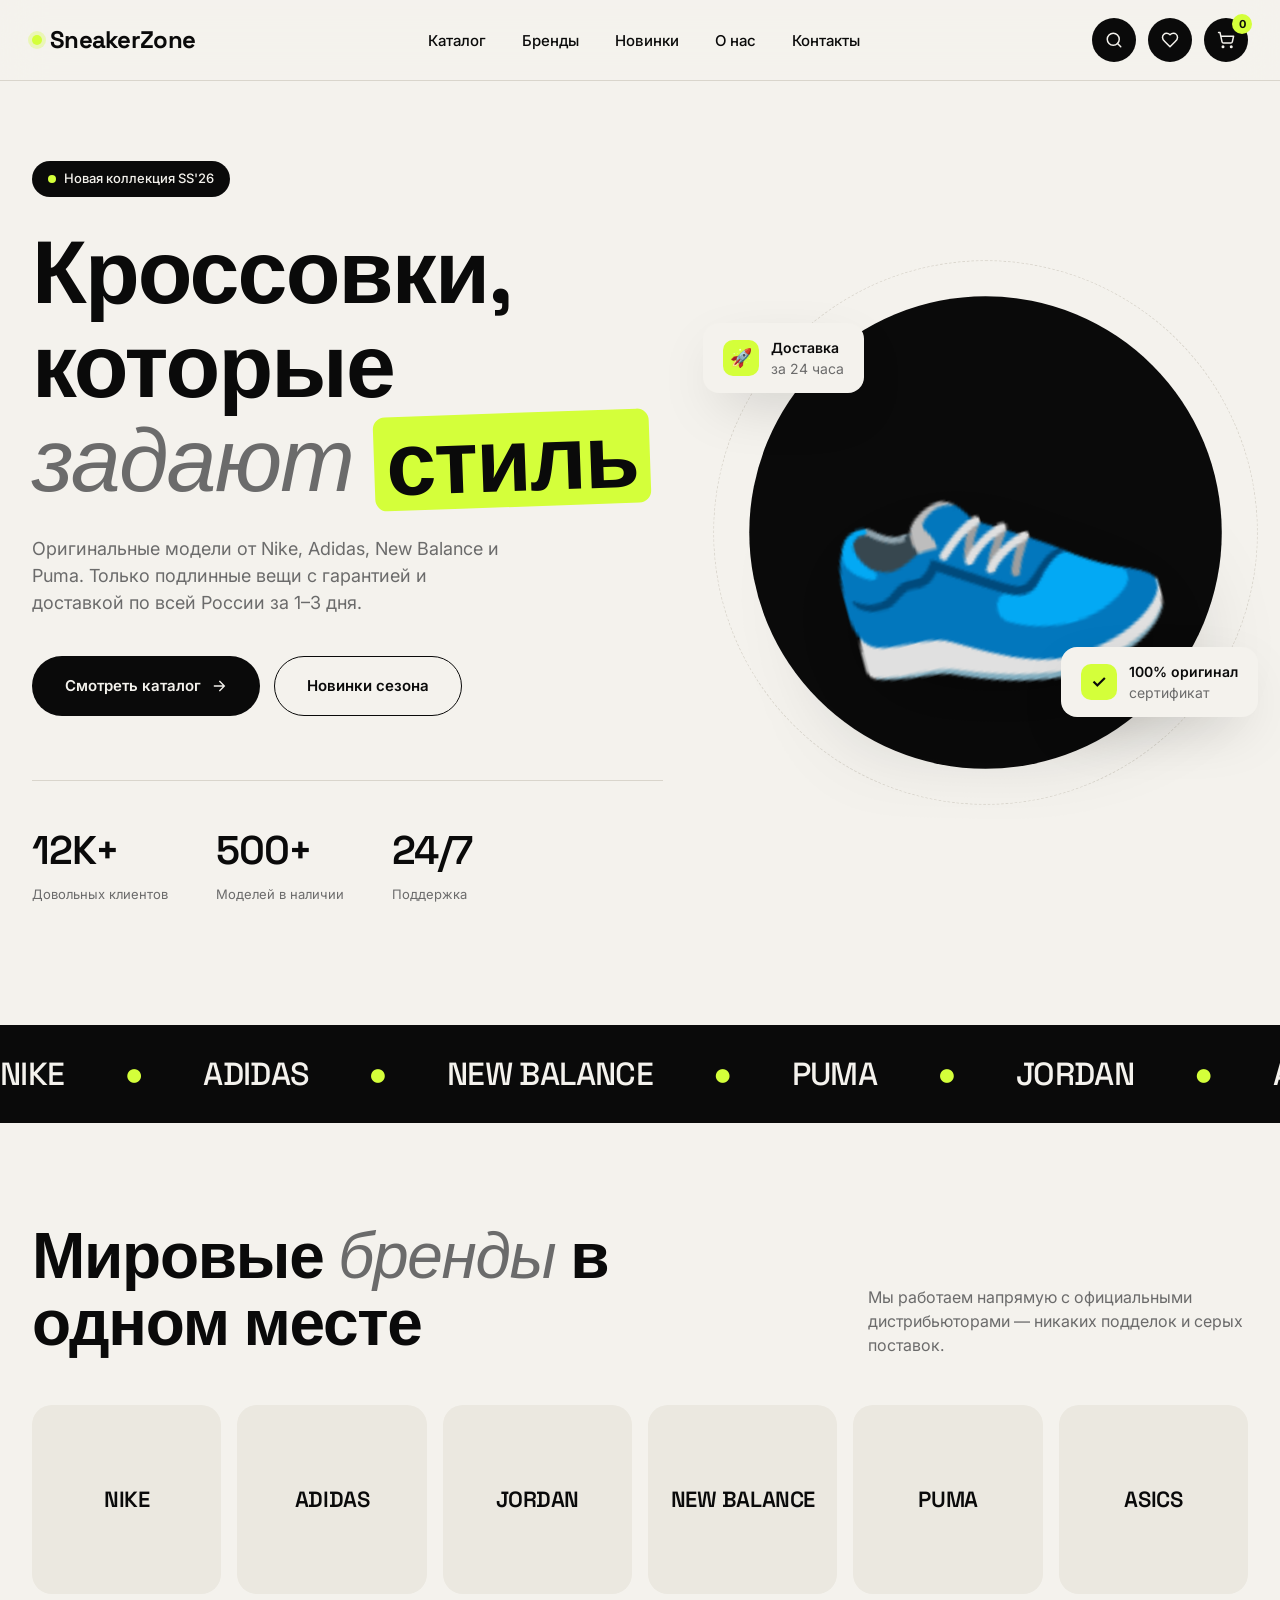
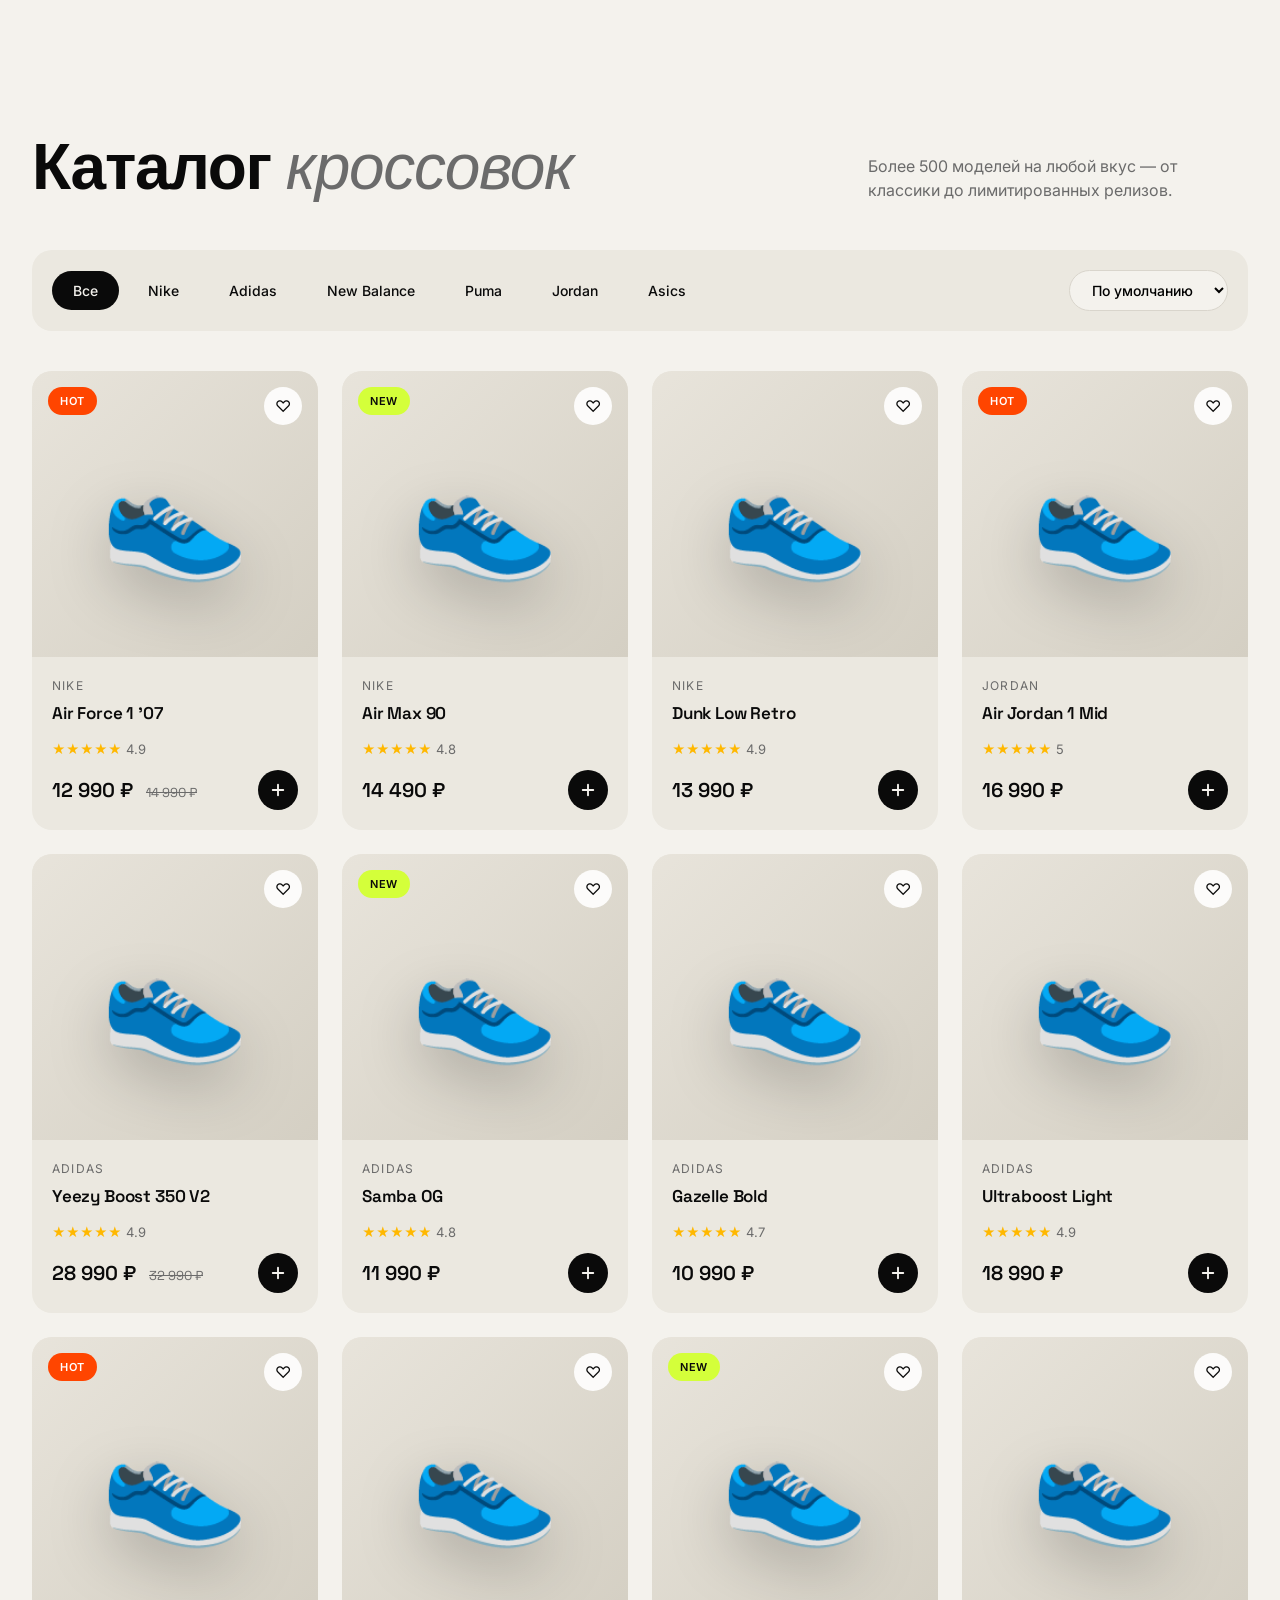
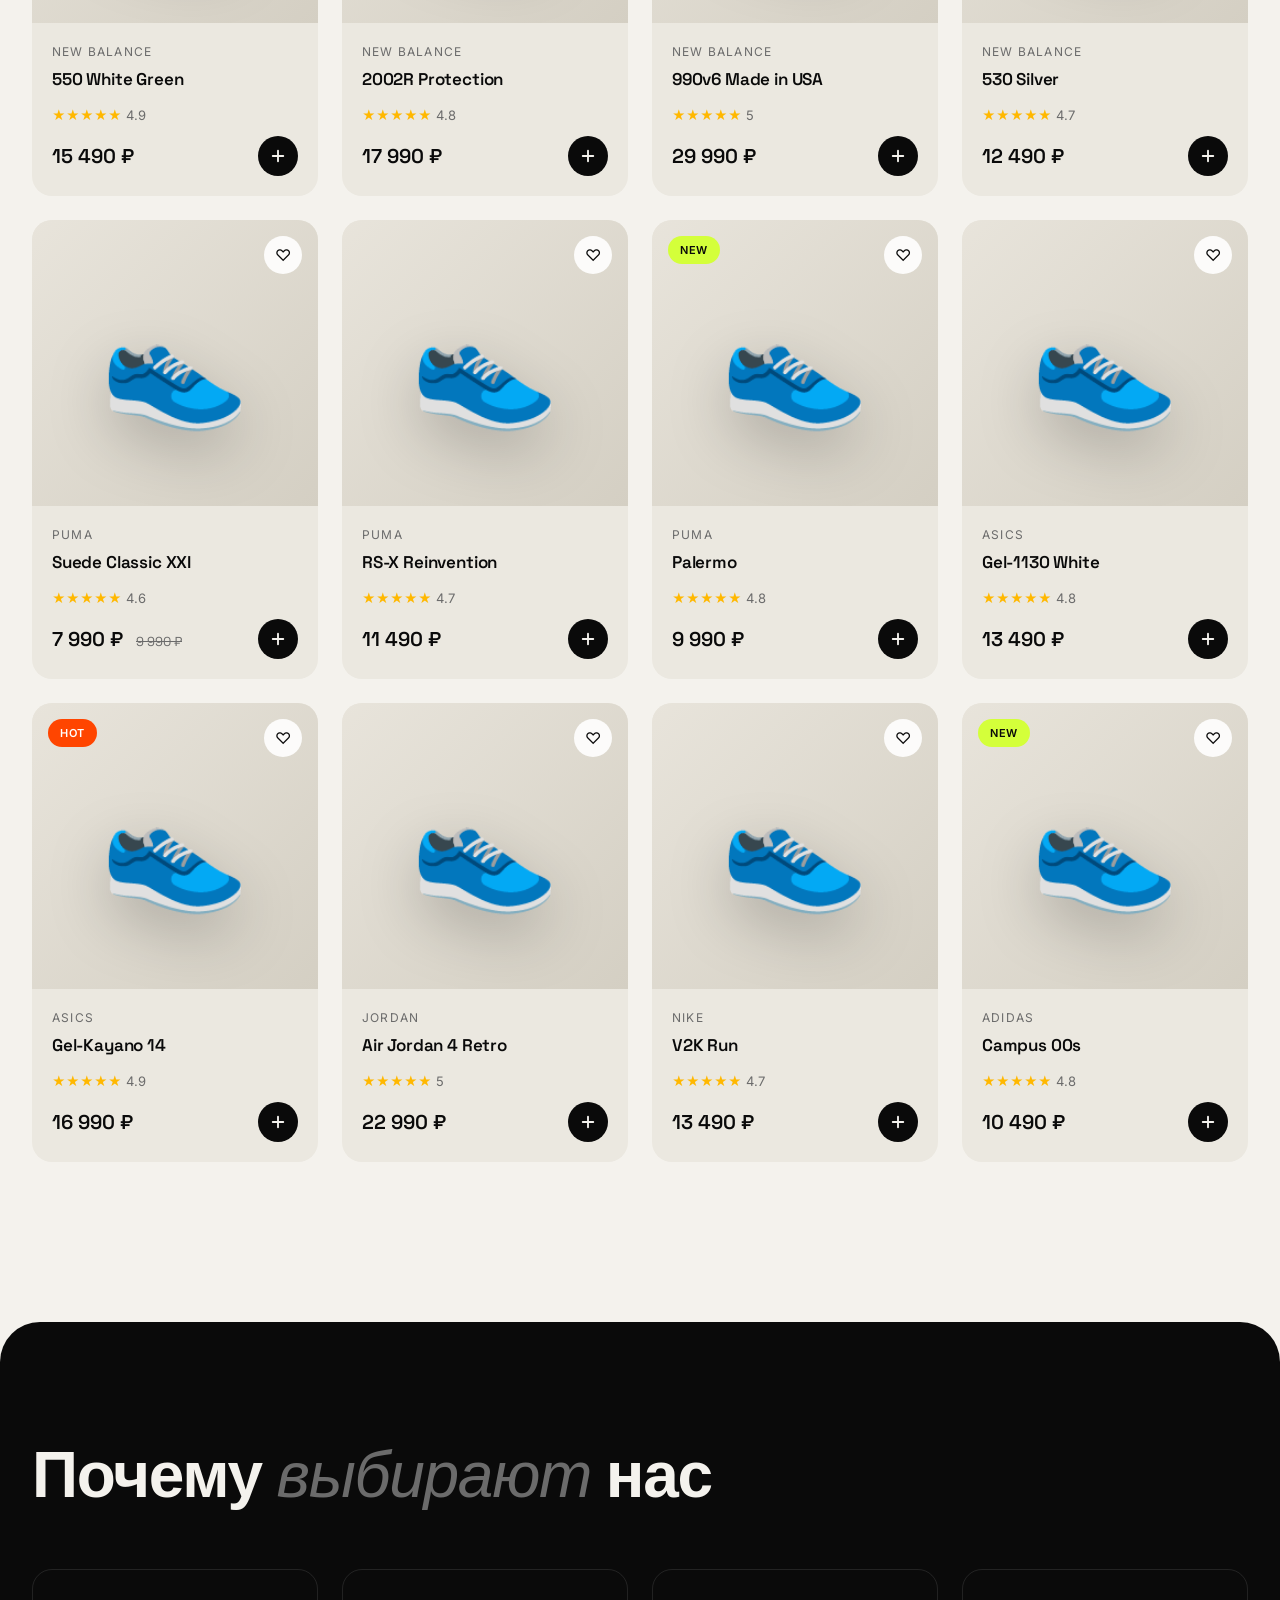
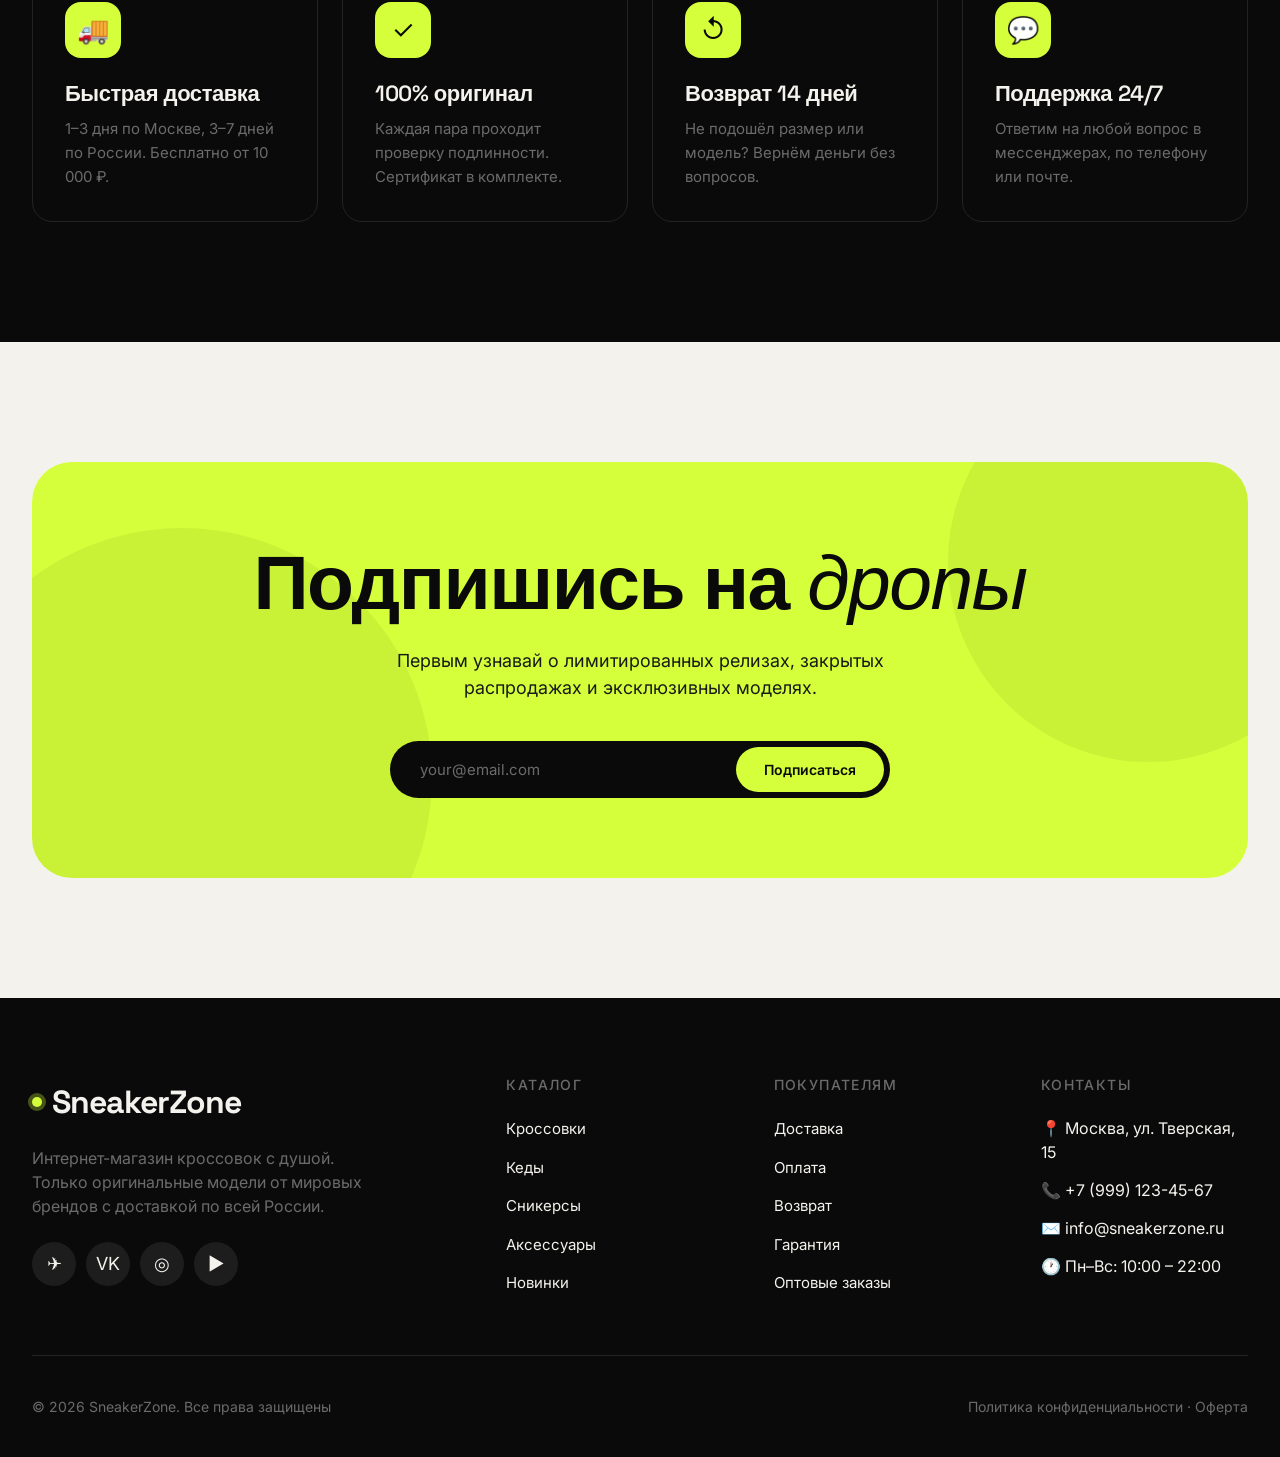
==== SneakerZone.html @ 3e4f32a4 "Add files via upload" ====
<!DOCTYPE html>
<html lang="ru">
<head>
<meta charset="UTF-8">
<meta name="viewport" content="width=device-width, initial-scale=1.0">
<title>SneakerZone — Премиальные кроссовки от мировых брендов</title>
<link rel="preconnect" href="https://fonts.googleapis.com">
<link rel="preconnect" href="https://fonts.gstatic.com" crossorigin>
<link href="https://fonts.googleapis.com/css2?family=Space+Grotesk:wght@400;500;600;700&family=Inter:wght@300;400;500;600;700&display=swap" rel="stylesheet">
<style>
  :root{
    --bg:#F4F2ED;
    --bg-alt:#EBE8E0;
    --ink:#0A0A0A;
    --ink-soft:#1A1A1A;
    --muted:#6B6B6B;
    --line:#D9D5CC;
    --accent:#D4FF3A;
    --accent-ink:#0A0A0A;
    --white:#FFFFFF;
    --radius:20px;
    --radius-sm:12px;
    --shadow:0 20px 60px -20px rgba(0,0,0,.25);
  }
  *{margin:0;padding:0;box-sizing:border-box}
  html{scroll-behavior:smooth}
  body{
    font-family:'Inter',sans-serif;
    background:var(--bg);
    color:var(--ink);
    line-height:1.5;
    overflow-x:hidden;
    -webkit-font-smoothing:antialiased;
  }
  h1,h2,h3,h4{font-family:'Space Grotesk',sans-serif;font-weight:600;letter-spacing:-.02em;line-height:1.05}
  a{color:inherit;text-decoration:none}
  img{max-width:100%;display:block}
  button{font-family:inherit;cursor:pointer;border:none;background:none;color:inherit}
  .container{max-width:1400px;margin:0 auto;padding:0 32px}

  /* ===== HEADER ===== */
  .header{
    position:sticky;top:0;z-index:100;
    background:rgba(244,242,237,.85);
    backdrop-filter:blur(20px);
    -webkit-backdrop-filter:blur(20px);
    border-bottom:1px solid var(--line);
  }
  .nav{
    display:flex;align-items:center;justify-content:space-between;
    padding:18px 0;
  }
  .logo{
    font-family:'Space Grotesk',sans-serif;
    font-size:24px;font-weight:700;letter-spacing:-.03em;
    display:flex;align-items:center;gap:8px;
  }
  .logo-dot{
    width:10px;height:10px;border-radius:50%;
    background:var(--accent);
    box-shadow:0 0 0 4px rgba(212,255,58,.3);
  }
  .nav-links{
    display:flex;gap:36px;list-style:none;
  }
  .nav-links a{
    font-size:15px;font-weight:500;
    position:relative;transition:color .2s;
  }
  .nav-links a::after{
    content:'';position:absolute;left:0;bottom:-4px;
    width:0;height:2px;background:var(--ink);
    transition:width .3s;
  }
  .nav-links a:hover::after{width:100%}
  .nav-actions{display:flex;align-items:center;gap:12px}
  .icon-btn{
    width:44px;height:44px;border-radius:50%;
    background:var(--ink);color:var(--bg);
    display:flex;align-items:center;justify-content:center;
    transition:transform .2s, background .2s;
    position:relative;
  }
  .icon-btn:hover{transform:scale(1.05);background:var(--accent);color:var(--ink)}
  .cart-count{
    position:absolute;top:-4px;right:-4px;
    background:var(--accent);color:var(--ink);
    font-size:11px;font-weight:700;
    min-width:20px;height:20px;border-radius:10px;
    display:flex;align-items:center;justify-content:center;
    padding:0 5px;
  }

  /* ===== HERO ===== */
  .hero{
    padding:80px 0 120px;
    position:relative;overflow:hidden;
  }
  .hero-grid{
    display:grid;grid-template-columns:1.2fr 1fr;gap:60px;align-items:center;
  }
  .hero-tag{
    display:inline-flex;align-items:center;gap:8px;
    padding:8px 16px;border-radius:100px;
    background:var(--ink);color:var(--bg);
    font-size:13px;font-weight:500;
    margin-bottom:28px;
  }
  .hero-tag .pulse{
    width:8px;height:8px;border-radius:50%;background:var(--accent);
    animation:pulse 2s infinite;
  }
  @keyframes pulse{
    0%,100%{box-shadow:0 0 0 0 rgba(212,255,58,.7)}
    50%{box-shadow:0 0 0 8px rgba(212,255,58,0)}
  }
  .hero h1{
    font-size:clamp(48px,7vw,104px);
    margin-bottom:28px;
  }
  .hero h1 .italic{
    font-style:italic;font-weight:400;
    color:var(--muted);
  }
  .hero h1 .accent{
    background:var(--accent);
    padding:0 12px;border-radius:12px;
    display:inline-block;transform:rotate(-2deg);
  }
  .hero-text{
    font-size:18px;color:var(--muted);
    max-width:480px;margin-bottom:40px;
  }
  .hero-cta{display:flex;gap:14px;flex-wrap:wrap}
  .btn{
    padding:18px 32px;border-radius:100px;
    font-size:15px;font-weight:600;
    display:inline-flex;align-items:center;gap:10px;
    transition:all .25s;
    border:1.5px solid transparent;
  }
  .btn-primary{background:var(--ink);color:var(--bg)}
  .btn-primary:hover{background:var(--accent);color:var(--ink);transform:translateY(-2px)}
  .btn-ghost{background:transparent;color:var(--ink);border-color:var(--ink)}
  .btn-ghost:hover{background:var(--ink);color:var(--bg)}
  .btn svg{width:16px;height:16px}

  .hero-visual{
    position:relative;aspect-ratio:1;
  }
  .hero-circle{
    position:absolute;inset:0;
    background:var(--ink);
    border-radius:50%;
    transform:scale(.9);
  }
  .hero-circle::before{
    content:'';position:absolute;inset:-40px;
    border:1px dashed var(--line);border-radius:50%;
    animation:spin 40s linear infinite;
  }
  @keyframes spin{to{transform:rotate(360deg)}}
  .hero-shoe{
    position:absolute;inset:0;
    display:flex;align-items:center;justify-content:center;
    font-size:280px;
    transform:rotate(-15deg);
    filter:drop-shadow(0 30px 50px rgba(0,0,0,.4));
    animation:float 6s ease-in-out infinite;
  }
  @keyframes float{
    0%,100%{transform:rotate(-15deg) translateY(0)}
    50%{transform:rotate(-15deg) translateY(-20px)}
  }
  .hero-badge{
    position:absolute;background:var(--bg);
    padding:14px 20px;border-radius:16px;
    box-shadow:var(--shadow);
    display:flex;align-items:center;gap:12px;
    font-size:14px;font-weight:600;
  }
  .hero-badge-1{top:10%;left:-20px;animation:float 5s ease-in-out infinite}
  .hero-badge-2{bottom:15%;right:-10px;animation:float 5s ease-in-out infinite .5s}
  .hero-badge .ico{
    width:36px;height:36px;border-radius:10px;
    background:var(--accent);
    display:flex;align-items:center;justify-content:center;
    font-size:18px;
  }

  .hero-stats{
    display:flex;gap:48px;margin-top:64px;
    padding-top:40px;border-top:1px solid var(--line);
  }
  .stat-num{
    font-family:'Space Grotesk',sans-serif;
    font-size:40px;font-weight:600;letter-spacing:-.03em;
  }
  .stat-label{font-size:13px;color:var(--muted);margin-top:4px}

  /* ===== MARQUEE ===== */
  .marquee{
    background:var(--ink);color:var(--bg);
    padding:24px 0;overflow:hidden;
    border-top:1px solid var(--ink);border-bottom:1px solid var(--ink);
  }
  .marquee-track{
    display:flex;gap:60px;white-space:nowrap;
    animation:scroll 30s linear infinite;
    font-family:'Space Grotesk',sans-serif;
    font-size:32px;font-weight:500;letter-spacing:-.02em;
  }
  .marquee-track span{display:inline-flex;align-items:center;gap:60px}
  .marquee-track .dot{color:var(--accent)}
  @keyframes scroll{to{transform:translateX(-50%)}}

  /* ===== BRANDS ===== */
  .brands{padding:100px 0 60px}
  .section-head{
    display:flex;justify-content:space-between;align-items:flex-end;
    margin-bottom:48px;gap:40px;flex-wrap:wrap;
  }
  .section-title{
    font-size:clamp(36px,5vw,64px);
    max-width:700px;
  }
  .section-title .italic{font-style:italic;font-weight:400;color:var(--muted)}
  .section-sub{color:var(--muted);max-width:380px}

  .brands-grid{
    display:grid;grid-template-columns:repeat(6,1fr);gap:16px;
  }
  .brand-card{
    aspect-ratio:1;
    background:var(--bg-alt);
    border-radius:var(--radius);
    display:flex;align-items:center;justify-content:center;
    font-family:'Space Grotesk',sans-serif;
    font-size:22px;font-weight:600;letter-spacing:-.02em;
    transition:all .3s;
    cursor:pointer;
    border:1px solid transparent;
  }
  .brand-card:hover{
    background:var(--ink);color:var(--accent);
    transform:translateY(-4px);
  }

  /* ===== CATALOG ===== */
  .catalog{padding:80px 0 120px}
  .filters{
    display:flex;justify-content:space-between;align-items:center;
    margin-bottom:40px;gap:20px;flex-wrap:wrap;
    padding:20px;background:var(--bg-alt);
    border-radius:var(--radius);
  }
  .filter-tabs{display:flex;gap:8px;flex-wrap:wrap}
  .filter-tab{
    padding:10px 20px;border-radius:100px;
    font-size:14px;font-weight:500;
    background:transparent;color:var(--ink);
    transition:all .2s;
    border:1px solid transparent;
  }
  .filter-tab:hover{background:var(--bg)}
  .filter-tab.active{background:var(--ink);color:var(--bg)}
  .sort-select{
    padding:10px 18px;border-radius:100px;
    background:var(--bg);border:1px solid var(--line);
    font-size:14px;font-weight:500;font-family:inherit;
    cursor:pointer;
  }

  .products{
    display:grid;
    grid-template-columns:repeat(4,1fr);
    gap:24px;
  }
  .product{
    background:var(--bg-alt);
    border-radius:var(--radius);
    overflow:hidden;
    transition:all .35s cubic-bezier(.2,.8,.2,1);
    position:relative;
    cursor:pointer;
  }
  .product:hover{transform:translateY(-8px);box-shadow:var(--shadow)}
  .product-img{
    aspect-ratio:1;
    background:linear-gradient(135deg,#E8E4DB,#D4CFC3);
    display:flex;align-items:center;justify-content:center;
    font-size:120px;
    position:relative;overflow:hidden;
    transition:background .3s;
  }
  .product:hover .product-img{background:linear-gradient(135deg,#D4FF3A,#B8E62E)}
  .product-img .shoe{
    transition:transform .5s cubic-bezier(.2,.8,.2,1);
    filter:drop-shadow(0 20px 30px rgba(0,0,0,.2));
  }
  .product:hover .product-img .shoe{transform:rotate(-15deg) scale(1.1)}
  .product-tag{
    position:absolute;top:16px;left:16px;
    padding:6px 12px;border-radius:100px;
    background:var(--ink);color:var(--bg);
    font-size:11px;font-weight:600;letter-spacing:.05em;text-transform:uppercase;
  }
  .product-tag.new{background:var(--accent);color:var(--ink)}
  .product-tag.hot{background:#FF4500;color:#fff}
  .product-fav{
    position:absolute;top:16px;right:16px;
    width:38px;height:38px;border-radius:50%;
    background:rgba(255,255,255,.9);
    display:flex;align-items:center;justify-content:center;
    transition:all .2s;
    font-size:16px;
  }
  .product-fav:hover{background:var(--ink);color:var(--accent)}
  .product-info{padding:20px}
  .product-brand{
    font-size:12px;color:var(--muted);
    text-transform:uppercase;letter-spacing:.1em;
    margin-bottom:6px;
  }
  .product-name{
    font-family:'Space Grotesk',sans-serif;
    font-size:17px;font-weight:600;
    margin-bottom:14px;
    letter-spacing:-.01em;
  }
  .product-bottom{
    display:flex;justify-content:space-between;align-items:center;
  }
  .product-price{
    font-family:'Space Grotesk',sans-serif;
    font-size:20px;font-weight:600;
  }
  .product-price .old{
    font-size:13px;color:var(--muted);
    text-decoration:line-through;margin-left:8px;font-weight:400;
  }
  .add-btn{
    width:40px;height:40px;border-radius:50%;
    background:var(--ink);color:var(--bg);
    display:flex;align-items:center;justify-content:center;
    transition:all .2s;
  }
  .add-btn:hover{background:var(--accent);color:var(--ink);transform:rotate(90deg)}
  .rating{
    display:flex;align-items:center;gap:4px;
    font-size:13px;color:var(--muted);
    margin-bottom:10px;
  }
  .rating .stars{color:#FFB800}

  /* ===== FEATURES ===== */
  .features{
    padding:120px 0;
    background:var(--ink);color:var(--bg);
    border-radius:40px 40px 0 0;
    margin-top:40px;
  }
  .features .section-title{color:var(--bg)}
  .features .section-title .italic{color:var(--muted)}
  .features-grid{
    display:grid;grid-template-columns:repeat(4,1fr);
    gap:24px;margin-top:60px;
  }
  .feature{
    padding:32px;
    border:1px solid rgba(255,255,255,.1);
    border-radius:var(--radius);
    transition:all .3s;
  }
  .feature:hover{
    background:rgba(255,255,255,.04);
    border-color:var(--accent);
    transform:translateY(-4px);
  }
  .feature-ico{
    width:56px;height:56px;border-radius:16px;
    background:var(--accent);color:var(--ink);
    display:flex;align-items:center;justify-content:center;
    font-size:26px;margin-bottom:24px;
  }
  .feature h3{font-size:22px;margin-bottom:12px}
  .feature p{color:var(--muted);font-size:15px;line-height:1.6}

  /* ===== CTA ===== */
  .cta{
    padding:120px 0;
    text-align:center;
  }
  .cta-box{
    background:var(--accent);
    border-radius:40px;
    padding:80px 40px;
    position:relative;overflow:hidden;
  }
  .cta-box::before{
    content:'';position:absolute;
    top:-100px;right:-100px;
    width:400px;height:400px;
    background:rgba(0,0,0,.05);border-radius:50%;
  }
  .cta-box::after{
    content:'';position:absolute;
    bottom:-150px;left:-100px;
    width:500px;height:500px;
    background:rgba(0,0,0,.05);border-radius:50%;
  }
  .cta-box > *{position:relative;z-index:1}
  .cta h2{
    font-size:clamp(40px,6vw,80px);
    margin-bottom:24px;
  }
  .cta p{
    font-size:18px;color:var(--ink-soft);
    max-width:500px;margin:0 auto 40px;
  }
  .subscribe{
    display:flex;max-width:500px;margin:0 auto;
    background:var(--ink);border-radius:100px;
    padding:6px;gap:6px;
  }
  .subscribe input{
    flex:1;padding:0 24px;
    background:transparent;border:none;outline:none;
    color:var(--bg);font-family:inherit;font-size:15px;
  }
  .subscribe input::placeholder{color:var(--muted)}
  .subscribe button{
    padding:14px 28px;border-radius:100px;
    background:var(--accent);color:var(--ink);
    font-weight:600;font-size:14px;
    transition:transform .2s;
  }
  .subscribe button:hover{transform:scale(1.05)}

  /* ===== FOOTER ===== */
  .footer{
    background:var(--ink);color:var(--bg);
    padding:80px 0 40px;
  }
  .footer-grid{
    display:grid;grid-template-columns:2fr 1fr 1fr 1fr;
    gap:60px;margin-bottom:60px;
  }
  .footer-logo{
    font-family:'Space Grotesk',sans-serif;
    font-size:32px;font-weight:700;
    margin-bottom:20px;letter-spacing:-.03em;
    display:flex;align-items:center;gap:10px;
  }
  .footer-desc{color:var(--muted);max-width:340px;margin-bottom:24px}
  .socials{display:flex;gap:10px}
  .social{
    width:44px;height:44px;border-radius:50%;
    background:rgba(255,255,255,.08);
    display:flex;align-items:center;justify-content:center;
    transition:all .2s;font-size:18px;
  }
  .social:hover{background:var(--accent);color:var(--ink)}
  .footer h4{
    font-size:14px;text-transform:uppercase;letter-spacing:.1em;
    margin-bottom:24px;color:var(--muted);font-weight:500;
    font-family:'Inter',sans-serif;
  }
  .footer ul{list-style:none;display:flex;flex-direction:column;gap:14px}
  .footer ul a{
    font-size:15px;color:var(--bg);
    transition:color .2s;
  }
  .footer ul a:hover{color:var(--accent)}
  .footer-bottom{
    padding-top:40px;border-top:1px solid rgba(255,255,255,.1);
    display:flex;justify-content:space-between;flex-wrap:wrap;gap:20px;
    color:var(--muted);font-size:14px;
  }

  /* ===== CART DRAWER ===== */
  .cart-overlay{
    position:fixed;inset:0;background:rgba(0,0,0,.5);
    backdrop-filter:blur(4px);
    opacity:0;pointer-events:none;
    transition:opacity .3s;z-index:200;
  }
  .cart-overlay.open{opacity:1;pointer-events:auto}
  .cart-drawer{
    position:fixed;top:0;right:0;bottom:0;
    width:min(440px,100%);
    background:var(--bg);
    transform:translateX(100%);
    transition:transform .4s cubic-bezier(.2,.8,.2,1);
    z-index:201;
    display:flex;flex-direction:column;
  }
  .cart-drawer.open{transform:translateX(0)}
  .cart-head{
    padding:28px;display:flex;justify-content:space-between;align-items:center;
    border-bottom:1px solid var(--line);
  }
  .cart-head h3{font-size:24px}
  .cart-close{
    width:40px;height:40px;border-radius:50%;
    background:var(--bg-alt);
    display:flex;align-items:center;justify-content:center;
    font-size:20px;transition:transform .2s;
  }
  .cart-close:hover{transform:rotate(90deg)}
  .cart-items{flex:1;overflow-y:auto;padding:20px 28px}
  .cart-empty{
    text-align:center;padding:60px 20px;color:var(--muted);
  }
  .cart-empty .ico{font-size:60px;margin-bottom:20px;opacity:.3}
  .cart-item{
    display:flex;gap:16px;padding:16px 0;
    border-bottom:1px solid var(--line);
  }
  .cart-item-img{
    width:80px;height:80px;border-radius:12px;
    background:var(--bg-alt);
    display:flex;align-items:center;justify-content:center;
    font-size:40px;flex-shrink:0;
  }
  .cart-item-info{flex:1}
  .cart-item-brand{font-size:11px;color:var(--muted);text-transform:uppercase;letter-spacing:.1em}
  .cart-item-name{font-weight:600;font-size:15px;margin:4px 0 8px}
  .cart-item-price{font-family:'Space Grotesk',sans-serif;font-weight:600}
  .cart-item-remove{
    color:var(--muted);font-size:13px;margin-top:8px;
    transition:color .2s;
  }
  .cart-item-remove:hover{color:#FF4500}
  .cart-foot{
    padding:28px;border-top:1px solid var(--line);
    background:var(--bg-alt);
  }
  .cart-total{
    display:flex;justify-content:space-between;
    margin-bottom:20px;
    font-family:'Space Grotesk',sans-serif;
    font-size:22px;font-weight:600;
  }
  .cart-checkout{
    width:100%;padding:18px;border-radius:100px;
    background:var(--ink);color:var(--bg);
    font-weight:600;font-size:15px;
    transition:background .2s;
  }
  .cart-checkout:hover{background:var(--accent);color:var(--ink)}
  .cart-clear{
    width:100%;padding:12px;margin-top:10px;
    color:var(--muted);font-size:13px;
    transition:color .2s;
  }
  .cart-clear:hover{color:var(--ink)}

  /* ===== TOAST ===== */
  .toast{
    position:fixed;bottom:30px;left:50%;
    transform:translateX(-50%) translateY(100px);
    background:var(--ink);color:var(--bg);
    padding:14px 24px;border-radius:100px;
    font-size:14px;font-weight:500;
    box-shadow:var(--shadow);
    opacity:0;transition:all .3s;
    z-index:300;
    display:flex;align-items:center;gap:10px;
  }
  .toast.show{opacity:1;transform:translateX(-50%) translateY(0)}
  .toast .ico{color:var(--accent)}

  /* ===== ANIMATIONS ===== */
  .reveal{opacity:0;transform:translateY(30px);transition:all .8s cubic-bezier(.2,.8,.2,1)}
  .reveal.visible{opacity:1;transform:translateY(0)}

  /* ===== RESPONSIVE ===== */
  @media (max-width:1100px){
    .products{grid-template-columns:repeat(3,1fr)}
    .features-grid{grid-template-columns:repeat(2,1fr)}
    .brands-grid{grid-template-columns:repeat(3,1fr)}
    .footer-grid{grid-template-columns:1fr 1fr;gap:40px}
  }
  @media (max-width:768px){
    .container{padding:0 20px}
    .nav-links{display:none}
    .hero{padding:40px 0 80px}
    .hero-grid{grid-template-columns:1fr;gap:40px}
    .hero-visual{max-width:400px;margin:0 auto}
    .hero-stats{gap:24px;flex-wrap:wrap}
    .products{grid-template-columns:repeat(2,1fr);gap:14px}
    .product-img{font-size:80px}
    .product-info{padding:14px}
    .product-name{font-size:15px}
    .product-price{font-size:17px}
    .features-grid{grid-template-columns:1fr}
    .footer-grid{grid-template-columns:1fr}
    .marquee-track{font-size:22px;gap:40px}
    .marquee-track span{gap:40px}
    .cta-box{padding:60px 24px;border-radius:24px}
    .subscribe{flex-direction:column;border-radius:24px;padding:10px}
    .subscribe input{padding:14px}
  }
</style>
</head>
<body>

<!-- HEADER -->
<header class="header">
  <div class="container">
    <nav class="nav">
      <a href="#" class="logo"><span class="logo-dot"></span>SneakerZone</a>
      <ul class="nav-links">
        <li><a href="#catalog">Каталог</a></li>
        <li><a href="#brands">Бренды</a></li>
        <li><a href="#new">Новинки</a></li>
        <li><a href="#features">О нас</a></li>
        <li><a href="#contacts">Контакты</a></li>
      </ul>
      <div class="nav-actions">
        <button class="icon-btn" aria-label="Поиск">
          <svg width="18" height="18" viewBox="0 0 24 24" fill="none" stroke="currentColor" stroke-width="2" stroke-linecap="round"><circle cx="11" cy="11" r="8"/><path d="m21 21-4.3-4.3"/></svg>
        </button>
        <button class="icon-btn" aria-label="Избранное">
          <svg width="18" height="18" viewBox="0 0 24 24" fill="none" stroke="currentColor" stroke-width="2" stroke-linecap="round" stroke-linejoin="round"><path d="M19 14c1.49-1.46 3-3.21 3-5.5A5.5 5.5 0 0 0 16.5 3c-1.76 0-3 .5-4.5 2-1.5-1.5-2.74-2-4.5-2A5.5 5.5 0 0 0 2 8.5c0 2.29 1.51 4.04 3 5.5l7 7Z"/></svg>
        </button>
        <button class="icon-btn" id="cartBtn" aria-label="Корзина">
          <svg width="18" height="18" viewBox="0 0 24 24" fill="none" stroke="currentColor" stroke-width="2" stroke-linecap="round" stroke-linejoin="round"><circle cx="8" cy="21" r="1"/><circle cx="19" cy="21" r="1"/><path d="M2.05 2.05h2l2.66 12.42a2 2 0 0 0 2 1.58h9.78a2 2 0 0 0 1.95-1.57l1.65-7.43H5.12"/></svg>
          <span class="cart-count" id="cartCount">0</span>
        </button>
      </div>
    </nav>
  </div>
</header>

<!-- HERO -->
<section class="hero">
  <div class="container">
    <div class="hero-grid">
      <div class="hero-content reveal">
        <div class="hero-tag"><span class="pulse"></span>Новая коллекция SS'26</div>
        <h1>Кроссовки, <br>которые <span class="italic">задают</span> <span class="accent">стиль</span></h1>
        <p class="hero-text">Оригинальные модели от Nike, Adidas, New Balance и Puma. Только подлинные вещи с гарантией и доставкой по всей России за 1–3 дня.</p>
        <div class="hero-cta">
          <a href="#catalog" class="btn btn-primary">Смотреть каталог
            <svg viewBox="0 0 24 24" fill="none" stroke="currentColor" stroke-width="2" stroke-linecap="round"><path d="M5 12h14M13 5l7 7-7 7"/></svg>
          </a>
          <a href="#new" class="btn btn-ghost">Новинки сезона</a>
        </div>
        <div class="hero-stats">
          <div><div class="stat-num">12K+</div><div class="stat-label">Довольных клиентов</div></div>
          <div><div class="stat-num">500+</div><div class="stat-label">Моделей в наличии</div></div>
          <div><div class="stat-num">24/7</div><div class="stat-label">Поддержка</div></div>
        </div>
      </div>
      <div class="hero-visual reveal">
        <div class="hero-circle"></div>
        <div class="hero-shoe">👟</div>
        <div class="hero-badge hero-badge-1">
          <div class="ico">🚀</div>
          <div>Доставка<br><span style="color:var(--muted);font-weight:400">за 24 часа</span></div>
        </div>
        <div class="hero-badge hero-badge-2">
          <div class="ico">✓</div>
          <div>100% оригинал<br><span style="color:var(--muted);font-weight:400">сертификат</span></div>
        </div>
      </div>
    </div>
  </div>
</section>

<!-- MARQUEE -->
<div class="marquee">
  <div class="marquee-track">
    <span>NIKE <span class="dot">●</span> ADIDAS <span class="dot">●</span> NEW BALANCE <span class="dot">●</span> PUMA <span class="dot">●</span> JORDAN <span class="dot">●</span> ASICS <span class="dot">●</span> CONVERSE <span class="dot">●</span> VANS <span class="dot">●</span></span>
    <span>NIKE <span class="dot">●</span> ADIDAS <span class="dot">●</span> NEW BALANCE <span class="dot">●</span> PUMA <span class="dot">●</span> JORDAN <span class="dot">●</span> ASICS <span class="dot">●</span> CONVERSE <span class="dot">●</span> VANS <span class="dot">●</span></span>
  </div>
</div>

<!-- BRANDS -->
<section class="brands" id="brands">
  <div class="container">
    <div class="section-head reveal">
      <h2 class="section-title">Мировые <span class="italic">бренды</span> в одном месте</h2>
      <p class="section-sub">Мы работаем напрямую с официальными дистрибьюторами — никаких подделок и серых поставок.</p>
    </div>
    <div class="brands-grid">
      <div class="brand-card reveal">NIKE</div>
      <div class="brand-card reveal">ADIDAS</div>
      <div class="brand-card reveal">JORDAN</div>
      <div class="brand-card reveal">NEW BALANCE</div>
      <div class="brand-card reveal">PUMA</div>
      <div class="brand-card reveal">ASICS</div>
    </div>
  </div>
</section>

<!-- CATALOG -->
<section class="catalog" id="catalog">
  <div class="container">
    <div class="section-head reveal">
      <h2 class="section-title">Каталог <span class="italic">кроссовок</span></h2>
      <p class="section-sub">Более 500 моделей на любой вкус — от классики до лимитированных релизов.</p>
    </div>

    <div class="filters reveal">
      <div class="filter-tabs" id="filterTabs">
        <button class="filter-tab active" data-filter="all">Все</button>
        <button class="filter-tab" data-filter="Nike">Nike</button>
        <button class="filter-tab" data-filter="Adidas">Adidas</button>
        <button class="filter-tab" data-filter="New Balance">New Balance</button>
        <button class="filter-tab" data-filter="Puma">Puma</button>
        <button class="filter-tab" data-filter="Jordan">Jordan</button>
        <button class="filter-tab" data-filter="Asics">Asics</button>
      </div>
      <select class="sort-select" id="sortSelect">
        <option value="default">По умолчанию</option>
        <option value="price-asc">По цене ↑</option>
        <option value="price-desc">По цене ↓</option>
        <option value="rating">По рейтингу</option>
      </select>
    </div>

    <div class="products" id="productsGrid"></div>
  </div>
</section>

<!-- FEATURES -->
<section class="features" id="features">
  <div class="container">
    <div class="section-head reveal">
      <h2 class="section-title">Почему <span class="italic">выбирают</span> нас</h2>
    </div>
    <div class="features-grid">
      <div class="feature reveal">
        <div class="feature-ico">🚚</div>
        <h3>Быстрая доставка</h3>
        <p>1–3 дня по Москве, 3–7 дней по России. Бесплатно от 10 000 ₽.</p>
      </div>
      <div class="feature reveal">
        <div class="feature-ico">✓</div>
        <h3>100% оригинал</h3>
        <p>Каждая пара проходит проверку подлинности. Сертификат в комплекте.</p>
      </div>
      <div class="feature reveal">
        <div class="feature-ico">↺</div>
        <h3>Возврат 14 дней</h3>
        <p>Не подошёл размер или модель? Вернём деньги без вопросов.</p>
      </div>
      <div class="feature reveal">
        <div class="feature-ico">💬</div>
        <h3>Поддержка 24/7</h3>
        <p>Ответим на любой вопрос в мессенджерах, по телефону или почте.</p>
      </div>
    </div>
  </div>
</section>

<!-- CTA -->
<section class="cta">
  <div class="container">
    <div class="cta-box reveal">
      <h2>Подпишись на <em style="font-style:italic;font-weight:400">дропы</em></h2>
      <p>Первым узнавай о лимитированных релизах, закрытых распродажах и эксклюзивных моделях.</p>
      <form class="subscribe" onsubmit="event.preventDefault();showToast('Вы подписаны на рассылку ✓')">
        <input type="email" placeholder="your@email.com" required>
        <button type="submit">Подписаться</button>
      </form>
    </div>
  </div>
</section>

<!-- FOOTER -->
<footer class="footer" id="contacts">
  <div class="container">
    <div class="footer-grid">
      <div>
        <div class="footer-logo"><span class="logo-dot"></span>SneakerZone</div>
        <p class="footer-desc">Интернет-магазин кроссовок с душой. Только оригинальные модели от мировых брендов с доставкой по всей России.</p>
        <div class="socials">
          <a href="#" class="social" aria-label="Telegram">✈</a>
          <a href="#" class="social" aria-label="VK">VK</a>
          <a href="#" class="social" aria-label="Instagram">◎</a>
          <a href="#" class="social" aria-label="YouTube">▶</a>
        </div>
      </div>
      <div>
        <h4>Каталог</h4>
        <ul>
          <li><a href="#">Кроссовки</a></li>
          <li><a href="#">Кеды</a></li>
          <li><a href="#">Сникерсы</a></li>
          <li><a href="#">Аксессуары</a></li>
          <li><a href="#">Новинки</a></li>
        </ul>
      </div>
      <div>
        <h4>Покупателям</h4>
        <ul>
          <li><a href="#">Доставка</a></li>
          <li><a href="#">Оплата</a></li>
          <li><a href="#">Возврат</a></li>
          <li><a href="#">Гарантия</a></li>
          <li><a href="#">Оптовые заказы</a></li>
        </ul>
      </div>
      <div>
        <h4>Контакты</h4>
        <ul>
          <li>📍 Москва, ул. Тверская, 15</li>
          <li>📞 +7 (999) 123-45-67</li>
          <li>✉️ info@sneakerzone.ru</li>
          <li>🕐 Пн–Вс: 10:00 – 22:00</li>
        </ul>
      </div>
    </div>
    <div class="footer-bottom">
      <div>© 2026 SneakerZone. Все права защищены</div>
      <div><a href="#">Политика конфиденциальности</a> · <a href="#">Оферта</a></div>
    </div>
  </div>
</footer>

<!-- CART -->
<div class="cart-overlay" id="cartOverlay"></div>
<aside class="cart-drawer" id="cartDrawer">
  <div class="cart-head">
    <h3>Корзина</h3>
    <button class="cart-close" id="cartClose">✕</button>
  </div>
  <div class="cart-items" id="cartItems"></div>
  <div class="cart-foot" id="cartFoot" style="display:none">
    <div class="cart-total">
      <span>Итого</span>
      <span id="cartTotal">0 ₽</span>
    </div>
    <button class="cart-checkout" onclick="showToast('Заказ оформлен! Мы свяжемся с вами ✓')">Оформить заказ</button>
    <button class="cart-clear" id="cartClear">Очистить корзину</button>
  </div>
</aside>

<!-- TOAST -->
<div class="toast" id="toast"><span class="ico">✓</span><span id="toastText">Добавлено в корзину</span></div>

<script>
  // === PRODUCTS DATA ===
  const products = [
    {id:1,brand:'Nike',name:'Air Force 1 \'07',price:12990,oldPrice:14990,rating:4.9,emoji:'👟',tag:'hot'},
    {id:2,brand:'Nike',name:'Air Max 90',price:14490,rating:4.8,emoji:'👟',tag:'new'},
    {id:3,brand:'Nike',name:'Dunk Low Retro',price:13990,rating:4.9,emoji:'👟'},
    {id:4,brand:'Jordan',name:'Air Jordan 1 Mid',price:16990,rating:5.0,emoji:'👟',tag:'hot'},
    {id:5,brand:'Adidas',name:'Yeezy Boost 350 V2',price:28990,oldPrice:32990,rating:4.9,emoji:'👟'},
    {id:6,brand:'Adidas',name:'Samba OG',price:11990,rating:4.8,emoji:'👟',tag:'new'},
    {id:7,brand:'Adidas',name:'Gazelle Bold',price:10990,rating:4.7,emoji:'👟'},
    {id:8,brand:'Adidas',name:'Ultraboost Light',price:18990,rating:4.9,emoji:'👟'},
    {id:9,brand:'New Balance',name:'550 White Green',price:15490,rating:4.9,emoji:'👟',tag:'hot'},
    {id:10,brand:'New Balance',name:'2002R Protection',price:17990,rating:4.8,emoji:'👟'},
    {id:11,brand:'New Balance',name:'990v6 Made in USA',price:29990,rating:5.0,emoji:'👟',tag:'new'},
    {id:12,brand:'New Balance',name:'530 Silver',price:12490,rating:4.7,emoji:'👟'},
    {id:13,brand:'Puma',name:'Suede Classic XXI',price:7990,oldPrice:9990,rating:4.6,emoji:'👟'},
    {id:14,brand:'Puma',name:'RS-X Reinvention',price:11490,rating:4.7,emoji:'👟'},
    {id:15,brand:'Puma',name:'Palermo',price:9990,rating:4.8,emoji:'👟',tag:'new'},
    {id:16,brand:'Asics',name:'Gel-1130 White',price:13490,rating:4.8,emoji:'👟'},
    {id:17,brand:'Asics',name:'Gel-Kayano 14',price:16990,rating:4.9,emoji:'👟',tag:'hot'},
    {id:18,brand:'Jordan',name:'Air Jordan 4 Retro',price:22990,rating:5.0,emoji:'👟'},
    {id:19,brand:'Nike',name:'V2K Run',price:13490,rating:4.7,emoji:'👟'},
    {id:20,brand:'Adidas',name:'Campus 00s',price:10490,rating:4.8,emoji:'👟',tag:'new'},
  ];

  // === STATE ===
  let currentFilter = 'all';
  let currentSort = 'default';
  let cart = [];

  // === RENDER PRODUCTS ===
  const grid = document.getElementById('productsGrid');
  function renderProducts(){
    let list = currentFilter === 'all' ? [...products] : products.filter(p=>p.brand===currentFilter);
    if(currentSort==='price-asc') list.sort((a,b)=>a.price-b.price);
    else if(currentSort==='price-desc') list.sort((a,b)=>b.price-a.price);
    else if(currentSort==='rating') list.sort((a,b)=>b.rating-a.rating);

    grid.innerHTML = list.map(p=>`
      <article class="product reveal visible" data-id="${p.id}">
        <div class="product-img">
          ${p.tag?`<span class="product-tag ${p.tag}">${p.tag==='new'?'New':'Hot'}</span>`:''}
          <button class="product-fav" aria-label="В избранное">♡</button>
          <span class="shoe">${p.emoji}</span>
        </div>
        <div class="product-info">
          <div class="product-brand">${p.brand}</div>
          <div class="product-name">${p.name}</div>
          <div class="rating">
            <span class="stars">★★★★★</span>
            <span>${p.rating}</span>
          </div>
          <div class="product-bottom">
            <div class="product-price">
              ${p.price.toLocaleString('ru-RU')} ₽
              ${p.oldPrice?`<span class="old">${p.oldPrice.toLocaleString('ru-RU')} ₽</span>`:''}
            </div>
            <button class="add-btn" onclick="addToCart(${p.id})" aria-label="В корзину">
              <svg width="18" height="18" viewBox="0 0 24 24" fill="none" stroke="currentColor" stroke-width="2.5" stroke-linecap="round"><path d="M12 5v14M5 12h14"/></svg>
            </button>
          </div>
        </div>
      </article>
    `).join('');
  }

  // === FILTERS ===
  document.getElementById('filterTabs').addEventListener('click',e=>{
    if(!e.target.matches('.filter-tab')) return;
    document.querySelectorAll('.filter-tab').forEach(t=>t.classList.remove('active'));
    e.target.classList.add('active');
    currentFilter = e.target.dataset.filter;
    renderProducts();
  });
  document.getElementById('sortSelect').addEventListener('change',e=>{
    currentSort = e.target.value;
    renderProducts();
  });

  // === CART ===
  const cartBtn = document.getElementById('cartBtn');
  const cartDrawer = document.getElementById('cartDrawer');
  const cartOverlay = document.getElementById('cartOverlay');
  const cartClose = document.getElementById('cartClose');
  const cartItems = document.getElementById('cartItems');
  const cartCount = document.getElementById('cartCount');
  const cartTotal = document.getElementById('cartTotal');
  const cartFoot = document.getElementById('cartFoot');
  const cartClear = document.getElementById('cartClear');

  function openCart(){cartDrawer.classList.add('open');cartOverlay.classList.add('open')}
  function closeCart(){cartDrawer.classList.remove('open');cartOverlay.classList.remove('open')}
  cartBtn.addEventListener('click',openCart);
  cartClose.addEventListener('click',closeCart);
  cartOverlay.addEventListener('click',closeCart);

  function addToCart(id){
    const product = products.find(p=>p.id===id);
    const existing = cart.find(i=>i.id===id);
    if(existing) existing.qty++;
    else cart.push({...product,qty:1});
    updateCart();
    showToast(`${product.name} добавлен в корзину`);
  }
  function removeFromCart(id){
    cart = cart.filter(i=>i.id!==id);
    updateCart();
  }
  function updateCart(){
    const count = cart.reduce((s,i)=>s+i.qty,0);
    const total = cart.reduce((s,i)=>s+i.price*i.qty,0);
    cartCount.textContent = count;
    cartTotal.textContent = total.toLocaleString('ru-RU')+' ₽';
    cartFoot.style.display = cart.length?'block':'none';
    if(!cart.length){
      cartItems.innerHTML = `<div class="cart-empty"><div class="ico">🛒</div><div>Корзина пуста</div></div>`;
    } else {
      cartItems.innerHTML = cart.map(i=>`
        <div class="cart-item">
          <div class="cart-item-img">${i.emoji}</div>
          <div class="cart-item-info">
            <div class="cart-item-brand">${i.brand}</div>
            <div class="cart-item-name">${i.name}</div>
            <div class="cart-item-price">${(i.price*i.qty).toLocaleString('ru-RU')} ₽ · ${i.qty} шт.</div>
            <button class="cart-item-remove" onclick="removeFromCart(${i.id})">Удалить</button>
          </div>
        </div>
      `).join('');
    }
  }
  cartClear.addEventListener('click',()=>{cart=[];updateCart()});

  // === TOAST ===
  const toast = document.getElementById('toast');
  const toastText = document.getElementById('toastText');
  let toastTimer;
  function showToast(msg){
    toastText.textContent = msg;
    toast.classList.add('show');
    clearTimeout(toastTimer);
    toastTimer = setTimeout(()=>toast.classList.remove('show'),2500);
  }

  // === REVEAL ON SCROLL ===
  const io = new IntersectionObserver(entries=>{
    entries.forEach(e=>{
      if(e.isIntersecting){e.target.classList.add('visible');io.unobserve(e.target)}
    });
  },{threshold:.1});
  document.querySelectorAll('.reveal').forEach(el=>io.observe(el));

  // === INIT ===
  renderProducts();
  updateCart();
</script>
</body>
</html>
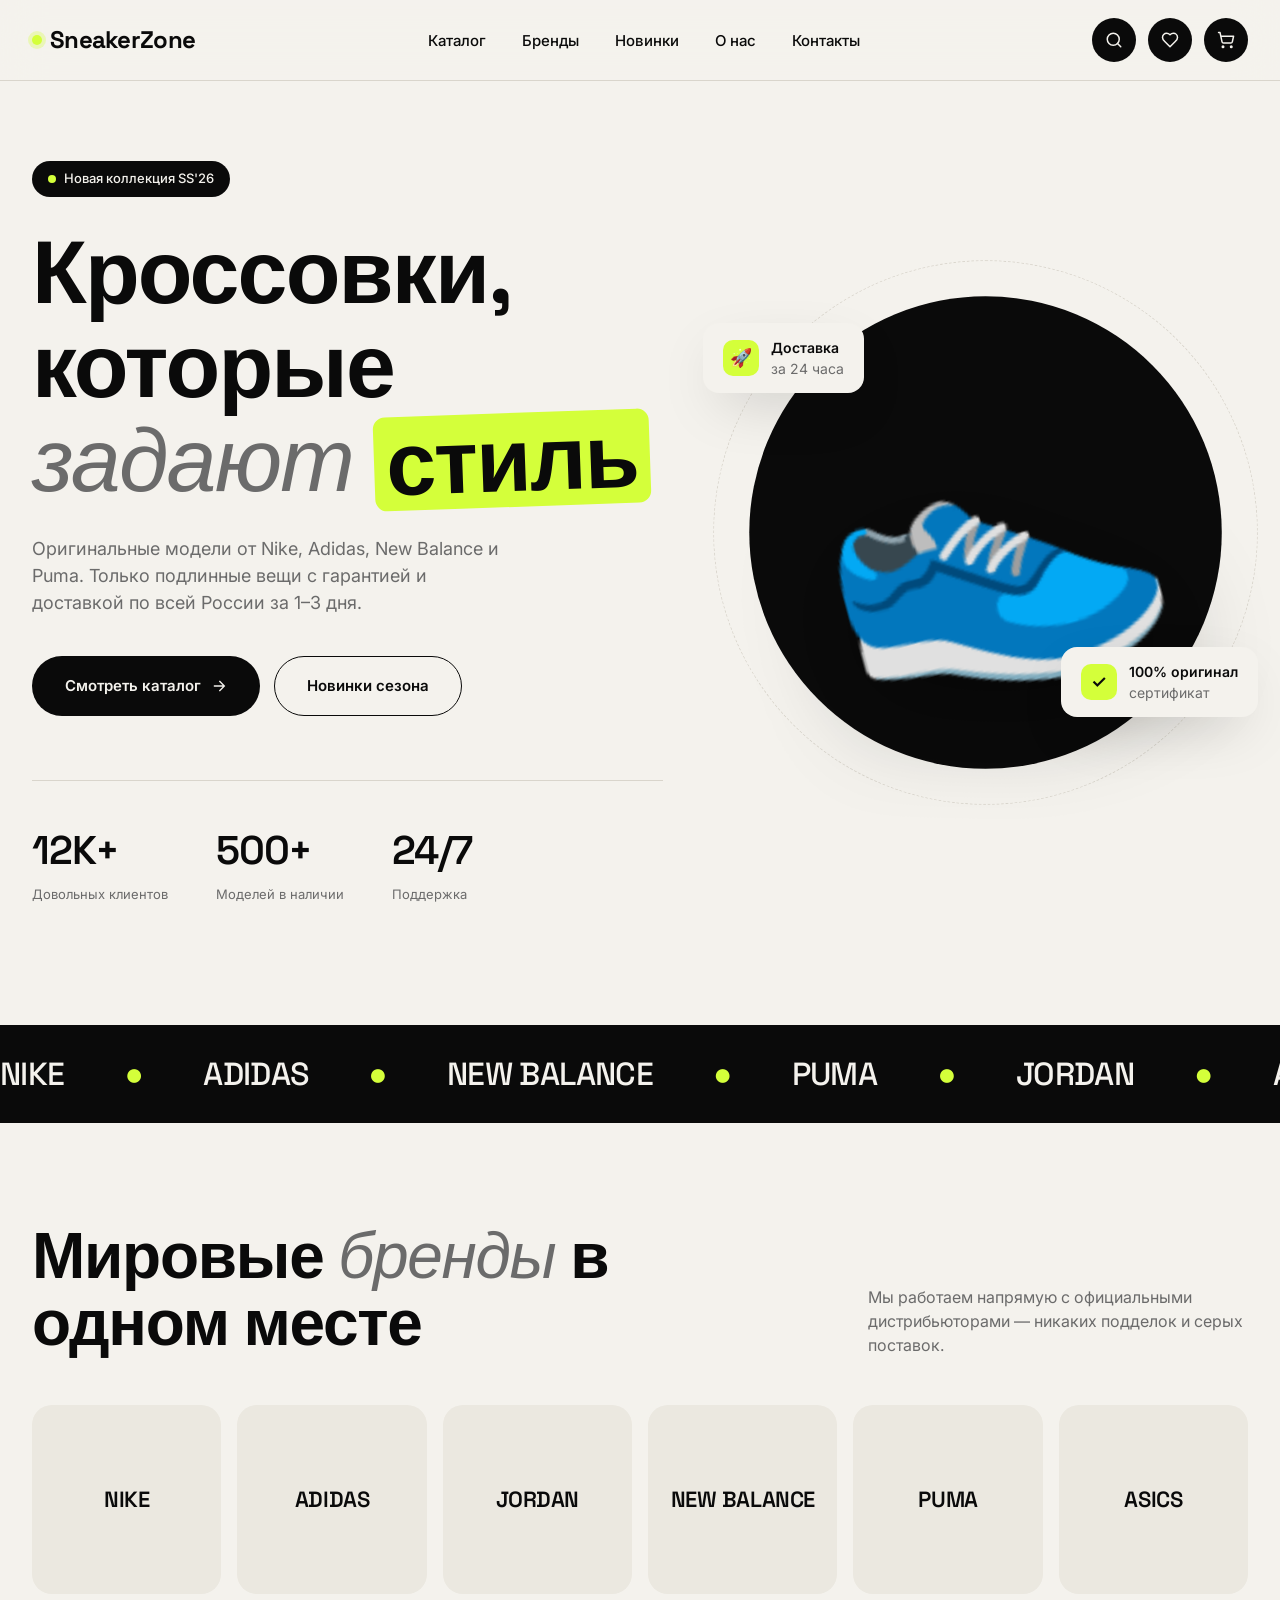
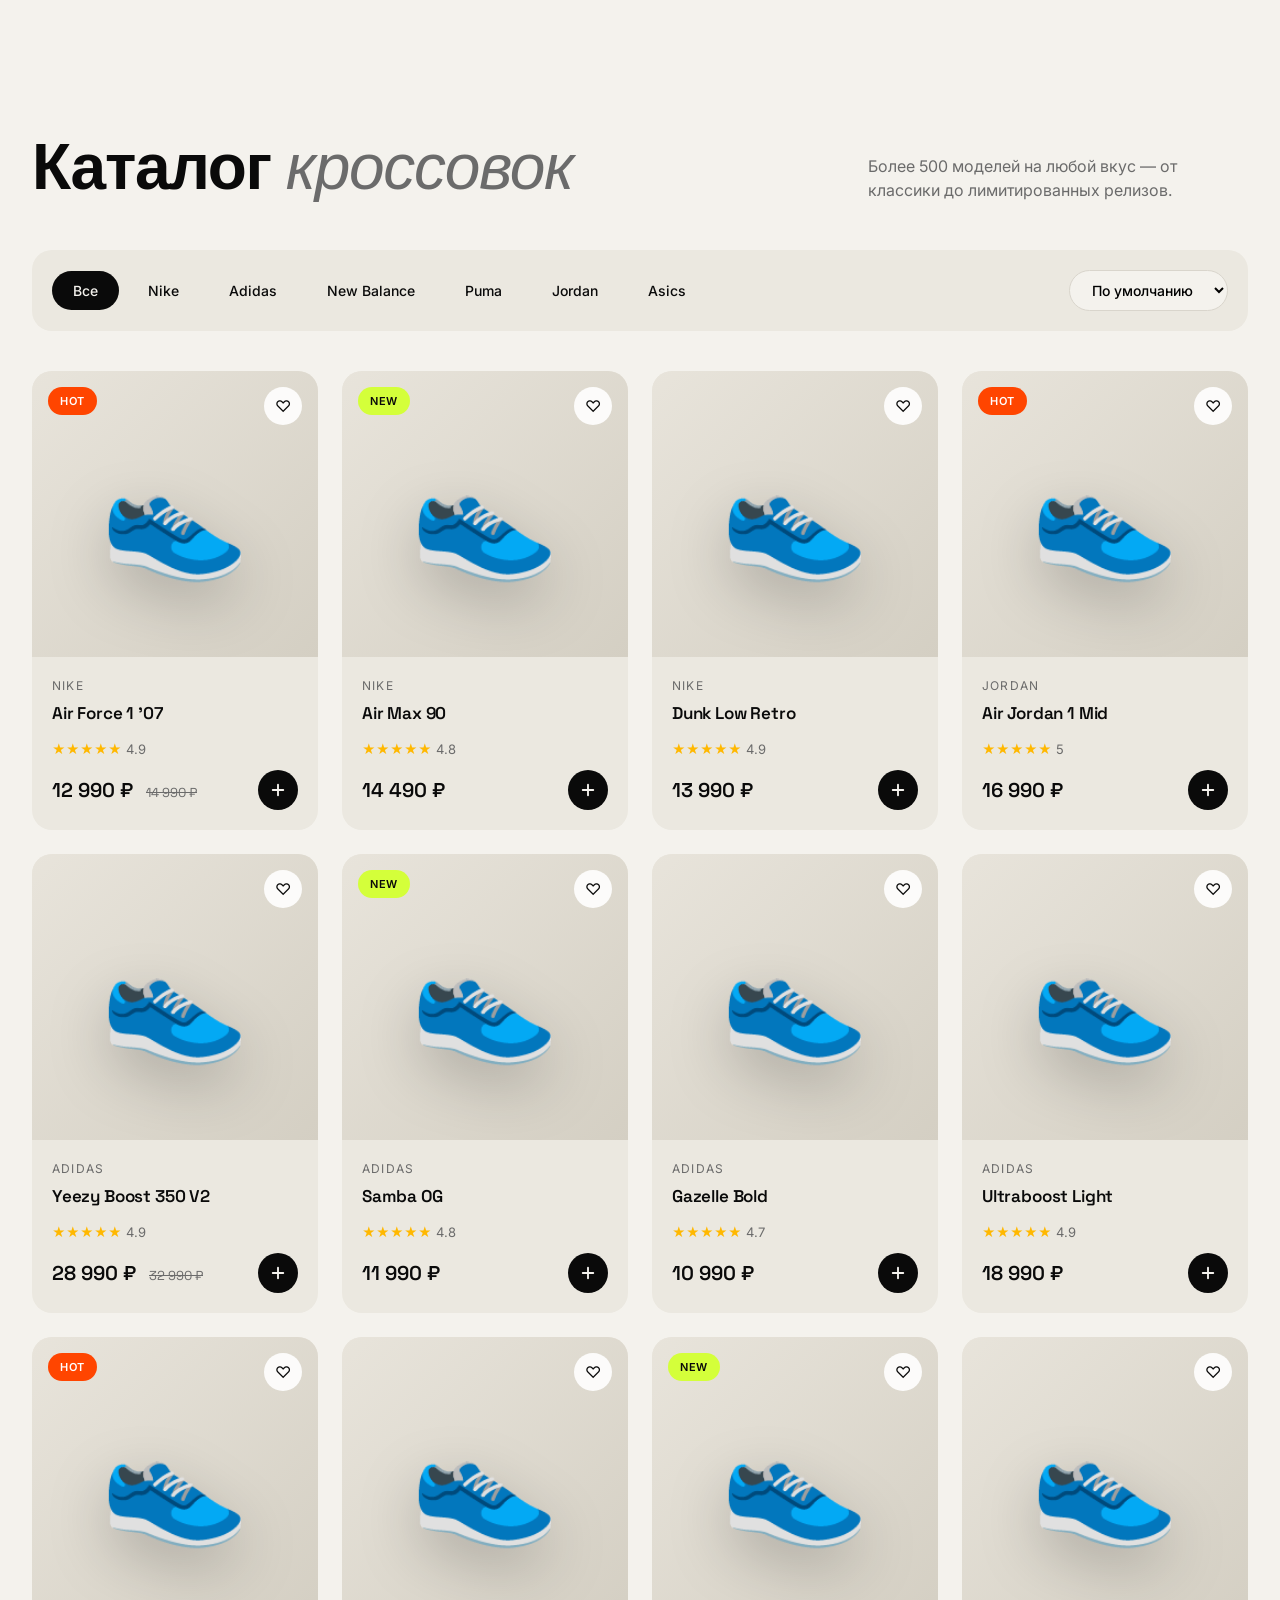
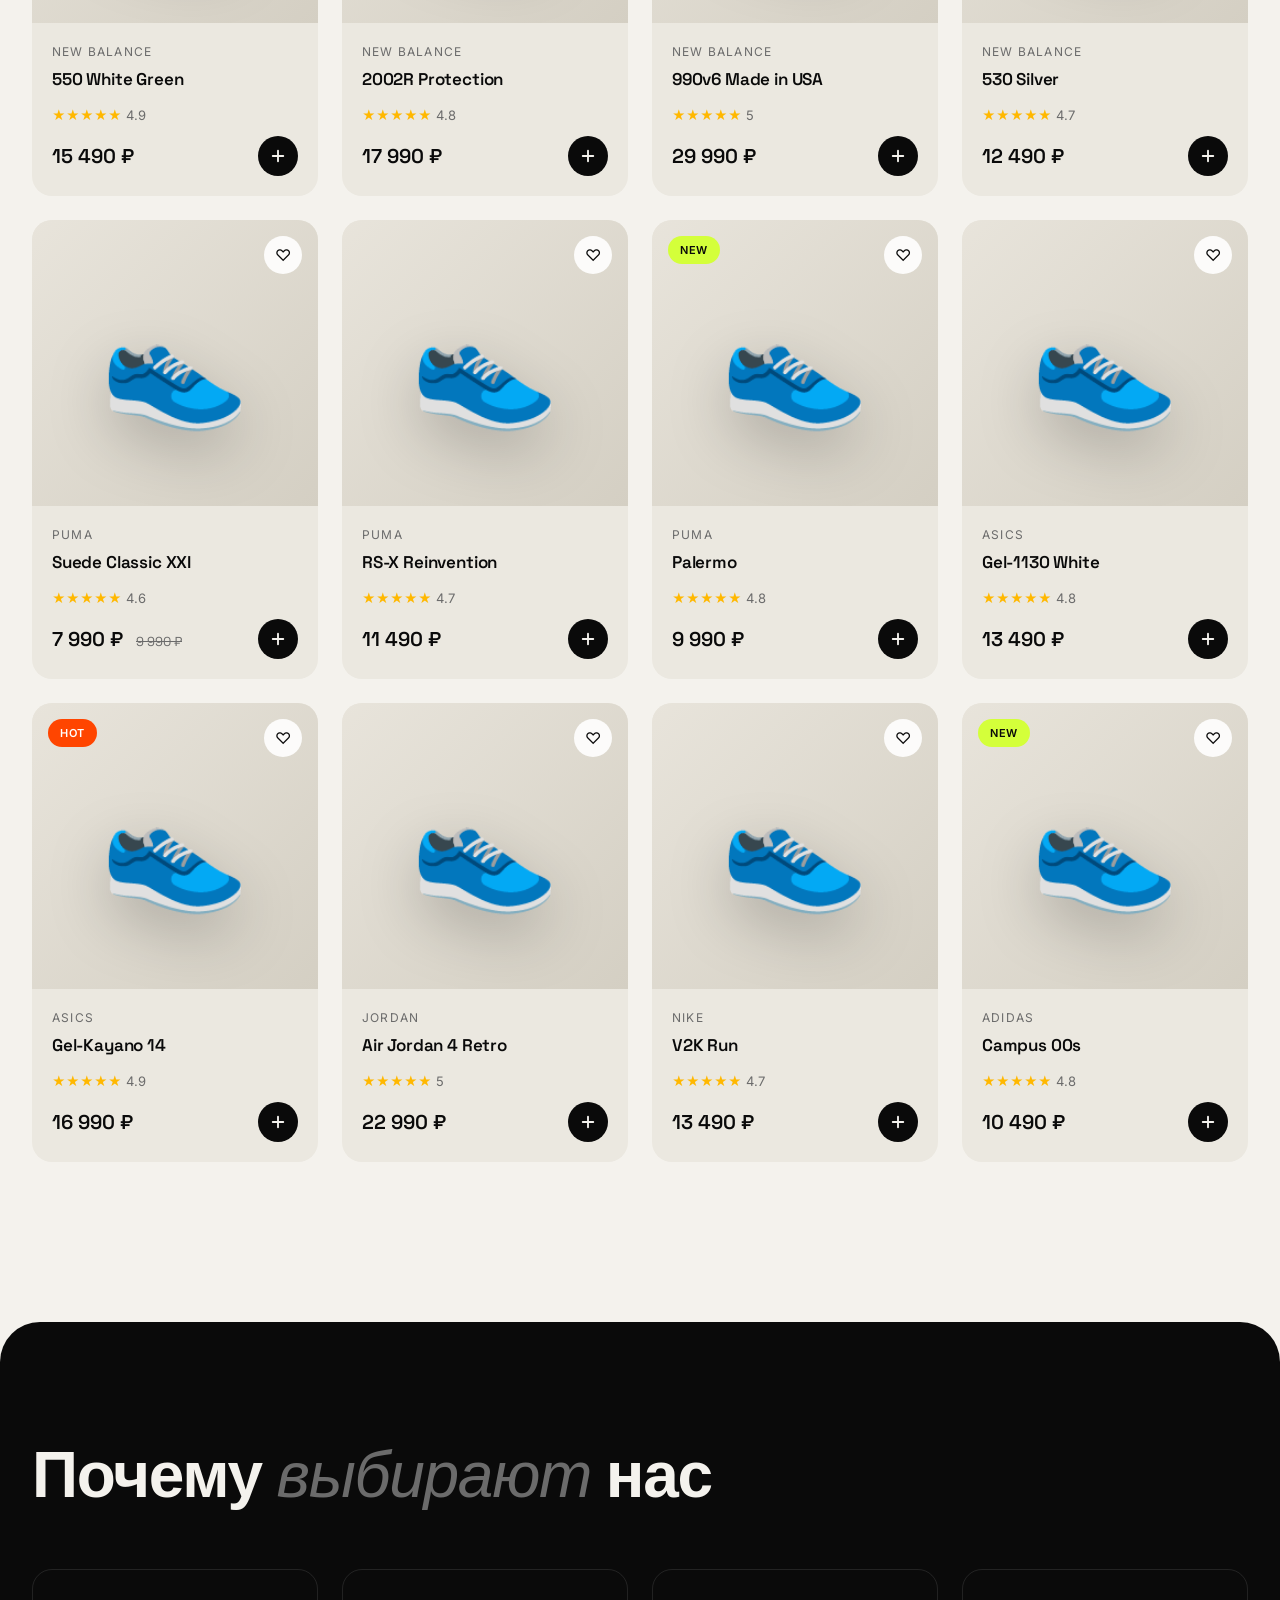
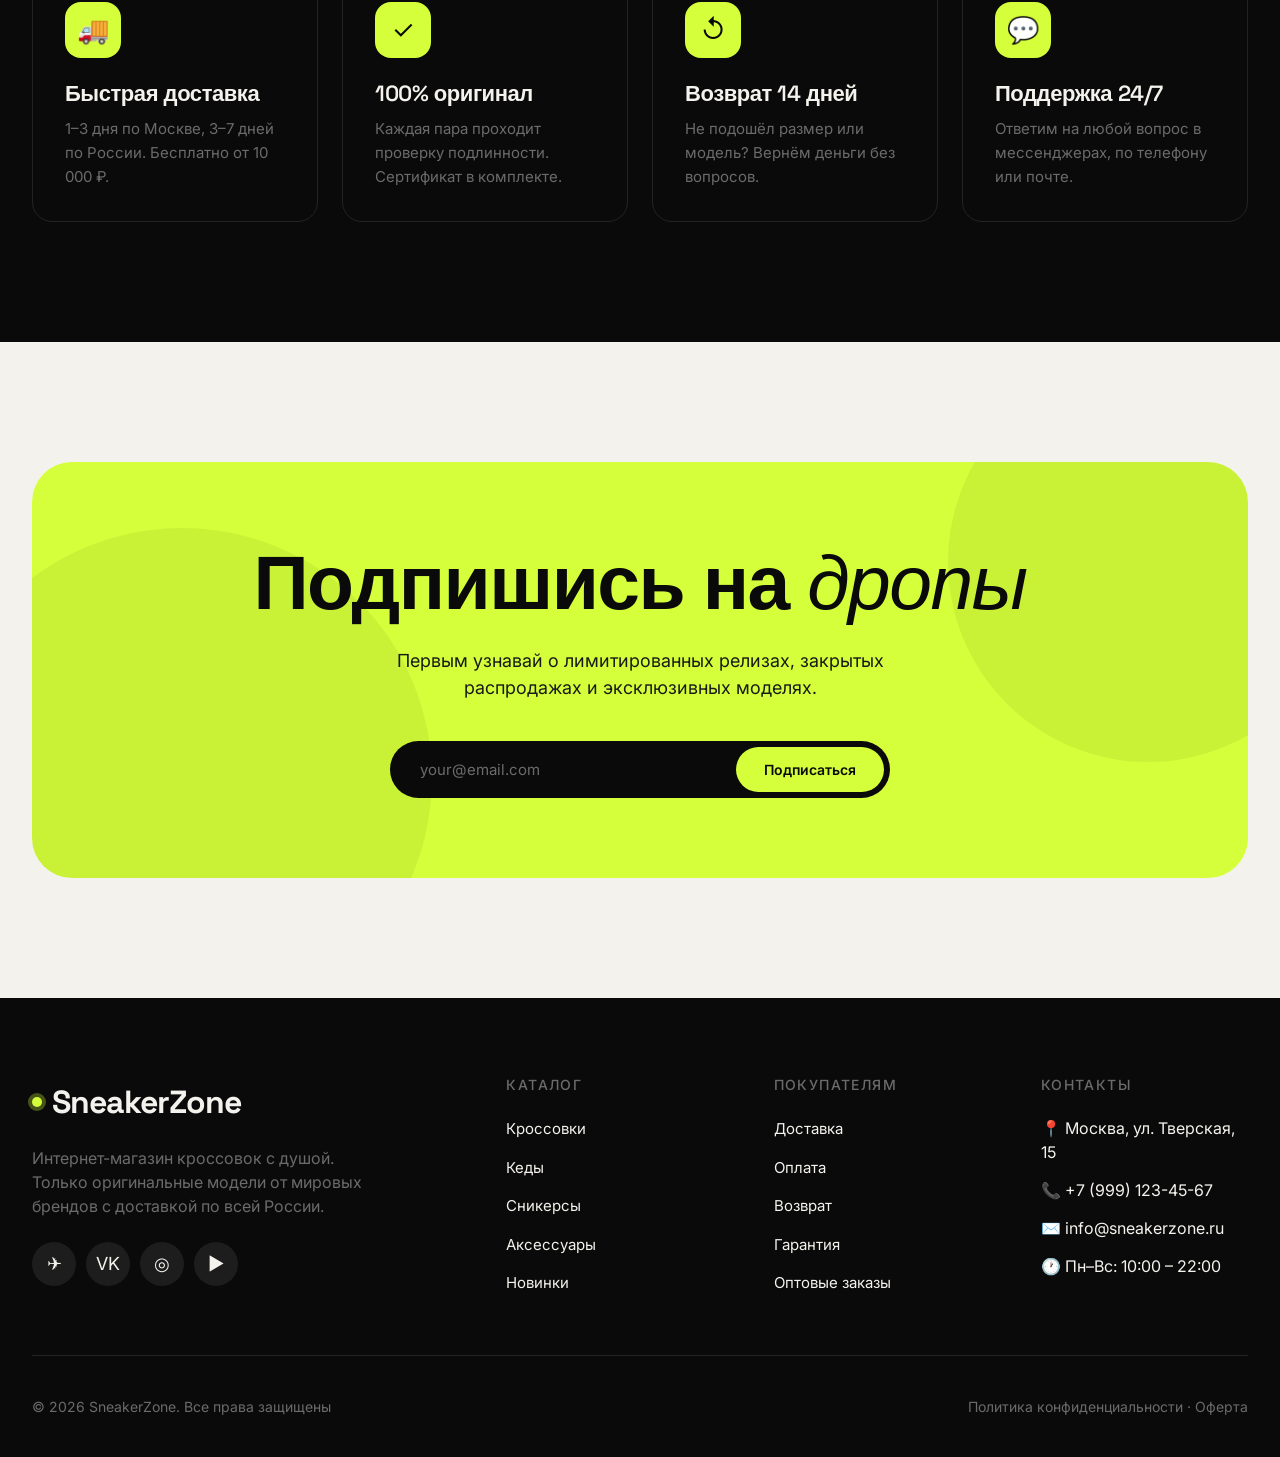
==== commit a5f5660d: "Add files via upload added search and favorites functionality" ====
--- a/SneakerZone.html
+++ b/SneakerZone.html
@@ -82,13 +82,20 @@
     position:relative;
   }
   .icon-btn:hover{transform:scale(1.05);background:var(--accent);color:var(--ink)}
-  .cart-count{
+  .icon-count{
     position:absolute;top:-4px;right:-4px;
     background:var(--accent);color:var(--ink);
     font-size:11px;font-weight:700;
     min-width:20px;height:20px;border-radius:10px;
     display:flex;align-items:center;justify-content:center;
     padding:0 5px;
+    transform:scale(0);transition:transform .25s cubic-bezier(.2,.8,.2,1);
+  }
+  .icon-count.show{transform:scale(1)}
+  .icon-count.bump{animation:bump .4s}
+  @keyframes bump{
+    0%,100%{transform:scale(1)}
+    50%{transform:scale(1.3)}
   }
 
   /* ===== HERO ===== */
@@ -118,10 +125,7 @@
     font-size:clamp(48px,7vw,104px);
     margin-bottom:28px;
   }
-  .hero h1 .italic{
-    font-style:italic;font-weight:400;
-    color:var(--muted);
-  }
+  .hero h1 .italic{font-style:italic;font-weight:400;color:var(--muted)}
   .hero h1 .accent{
     background:var(--accent);
     padding:0 12px;border-radius:12px;
@@ -312,10 +316,18 @@
     width:38px;height:38px;border-radius:50%;
     background:rgba(255,255,255,.9);
     display:flex;align-items:center;justify-content:center;
-    transition:all .2s;
+    transition:all .25s;
     font-size:16px;
-  }
-  .product-fav:hover{background:var(--ink);color:var(--accent)}
+    z-index:2;
+  }
+  .product-fav:hover{background:var(--ink);color:var(--accent);transform:scale(1.1)}
+  .product-fav.active{background:var(--ink);color:#FF4500}
+  .product-fav.active:hover{color:var(--accent)}
+  .product-fav.pop{animation:pop .4s}
+  @keyframes pop{
+    0%,100%{transform:scale(1)}
+    50%{transform:scale(1.3)}
+  }
   .product-info{padding:20px}
   .product-brand{
     font-size:12px;color:var(--muted);
@@ -478,83 +490,203 @@
     color:var(--muted);font-size:14px;
   }
 
-  /* ===== CART DRAWER ===== */
-  .cart-overlay{
+  /* ===== DRAWERS (Search / Favorites / Cart) ===== */
+  .overlay{
     position:fixed;inset:0;background:rgba(0,0,0,.5);
     backdrop-filter:blur(4px);
     opacity:0;pointer-events:none;
     transition:opacity .3s;z-index:200;
   }
-  .cart-overlay.open{opacity:1;pointer-events:auto}
-  .cart-drawer{
+  .overlay.open{opacity:1;pointer-events:auto}
+  .drawer{
     position:fixed;top:0;right:0;bottom:0;
-    width:min(440px,100%);
+    width:min(460px,100%);
     background:var(--bg);
     transform:translateX(100%);
     transition:transform .4s cubic-bezier(.2,.8,.2,1);
     z-index:201;
     display:flex;flex-direction:column;
   }
-  .cart-drawer.open{transform:translateX(0)}
-  .cart-head{
+  .drawer.open{transform:translateX(0)}
+  .drawer-head{
     padding:28px;display:flex;justify-content:space-between;align-items:center;
     border-bottom:1px solid var(--line);
-  }
-  .cart-head h3{font-size:24px}
-  .cart-close{
+    gap:16px;
+  }
+  .drawer-head h3{font-size:24px}
+  .drawer-close{
     width:40px;height:40px;border-radius:50%;
     background:var(--bg-alt);
     display:flex;align-items:center;justify-content:center;
     font-size:20px;transition:transform .2s;
-  }
-  .cart-close:hover{transform:rotate(90deg)}
-  .cart-items{flex:1;overflow-y:auto;padding:20px 28px}
-  .cart-empty{
+    flex-shrink:0;
+  }
+  .drawer-close:hover{transform:rotate(90deg)}
+  .drawer-body{flex:1;overflow-y:auto;padding:20px 28px}
+  .drawer-empty{
     text-align:center;padding:60px 20px;color:var(--muted);
   }
-  .cart-empty .ico{font-size:60px;margin-bottom:20px;opacity:.3}
-  .cart-item{
-    display:flex;gap:16px;padding:16px 0;
-    border-bottom:1px solid var(--line);
-  }
-  .cart-item-img{
-    width:80px;height:80px;border-radius:12px;
+  .drawer-empty .ico{font-size:60px;margin-bottom:20px;opacity:.3}
+
+  /* ===== SEARCH DRAWER ===== */
+  .search-input-wrap{
+    position:relative;margin-bottom:20px;
+  }
+  .search-input{
+    width:100%;padding:16px 20px 16px 52px;
     background:var(--bg-alt);
-    display:flex;align-items:center;justify-content:center;
-    font-size:40px;flex-shrink:0;
-  }
-  .cart-item-info{flex:1}
-  .cart-item-brand{font-size:11px;color:var(--muted);text-transform:uppercase;letter-spacing:.1em}
-  .cart-item-name{font-weight:600;font-size:15px;margin:4px 0 8px}
-  .cart-item-price{font-family:'Space Grotesk',sans-serif;font-weight:600}
-  .cart-item-remove{
-    color:var(--muted);font-size:13px;margin-top:8px;
+    border:1.5px solid transparent;
+    border-radius:16px;
+    font-family:inherit;font-size:15px;
+    color:var(--ink);outline:none;
+    transition:border-color .2s, background .2s;
+  }
+  .search-input:focus{
+    border-color:var(--ink);background:var(--bg);
+  }
+  .search-input::placeholder{color:var(--muted)}
+  .search-input-ico{
+    position:absolute;left:18px;top:50%;transform:translateY(-50%);
+    color:var(--muted);pointer-events:none;
+  }
+  .search-clear{
+    position:absolute;right:10px;top:50%;transform:translateY(-50%);
+    width:32px;height:32px;border-radius:50%;
+    background:var(--bg);color:var(--muted);
+    display:none;align-items:center;justify-content:center;
     transition:color .2s;
   }
-  .cart-item-remove:hover{color:#FF4500}
-  .cart-foot{
+  .search-clear.show{display:flex}
+  .search-clear:hover{color:var(--ink)}
+
+  .search-hint{
+    font-size:13px;color:var(--muted);
+    margin-bottom:16px;
+    display:flex;align-items:center;gap:8px;
+  }
+  .search-hint strong{color:var(--ink)}
+
+  .search-results{
+    display:flex;flex-direction:column;gap:10px;
+  }
+  .search-item{
+    display:flex;gap:14px;padding:12px;
+    background:var(--bg-alt);
+    border-radius:14px;
+    cursor:pointer;
+    transition:all .2s;
+    align-items:center;
+  }
+  .search-item:hover{
+    background:var(--ink);color:var(--bg);
+    transform:translateX(4px);
+  }
+  .search-item:hover .search-item-brand{color:rgba(244,242,237,.6)}
+  .search-item:hover .search-item-price{color:var(--accent)}
+  .search-item-img{
+    width:60px;height:60px;border-radius:12px;
+    background:var(--bg);
+    display:flex;align-items:center;justify-content:center;
+    font-size:32px;flex-shrink:0;
+  }
+  .search-item-info{flex:1;min-width:0}
+  .search-item-brand{
+    font-size:11px;color:var(--muted);
+    text-transform:uppercase;letter-spacing:.1em;
+  }
+  .search-item-name{
+    font-weight:600;font-size:14px;
+    white-space:nowrap;overflow:hidden;text-overflow:ellipsis;
+    margin:2px 0 4px;
+  }
+  .search-item-price{
+    font-family:'Space Grotesk',sans-serif;
+    font-weight:600;font-size:14px;
+    transition:color .2s;
+  }
+  .search-item-add{
+    width:36px;height:36px;border-radius:50%;
+    background:var(--bg);color:var(--ink);
+    display:flex;align-items:center;justify-content:center;
+    flex-shrink:0;
+    transition:all .2s;
+  }
+  .search-item:hover .search-item-add{
+    background:var(--accent);color:var(--ink);
+  }
+
+  .search-popular{
+    margin-top:24px;padding-top:24px;
+    border-top:1px solid var(--line);
+  }
+  .search-popular h4{
+    font-size:12px;text-transform:uppercase;letter-spacing:.1em;
+    color:var(--muted);margin-bottom:14px;font-weight:500;
+    font-family:'Inter',sans-serif;
+  }
+  .popular-tags{display:flex;flex-wrap:wrap;gap:8px}
+  .popular-tag{
+    padding:8px 14px;border-radius:100px;
+    background:var(--bg-alt);
+    font-size:13px;font-weight:500;
+    transition:all .2s;
+  }
+  .popular-tag:hover{background:var(--ink);color:var(--accent)}
+
+  /* ===== CART / FAVS ===== */
+  .drawer-foot{
     padding:28px;border-top:1px solid var(--line);
     background:var(--bg-alt);
   }
-  .cart-total{
+  .drawer-total{
     display:flex;justify-content:space-between;
     margin-bottom:20px;
     font-family:'Space Grotesk',sans-serif;
     font-size:22px;font-weight:600;
   }
-  .cart-checkout{
+  .drawer-action{
     width:100%;padding:18px;border-radius:100px;
     background:var(--ink);color:var(--bg);
     font-weight:600;font-size:15px;
     transition:background .2s;
   }
-  .cart-checkout:hover{background:var(--accent);color:var(--ink)}
-  .cart-clear{
+  .drawer-action:hover{background:var(--accent);color:var(--ink)}
+  .drawer-clear{
     width:100%;padding:12px;margin-top:10px;
     color:var(--muted);font-size:13px;
     transition:color .2s;
   }
-  .cart-clear:hover{color:var(--ink)}
+  .drawer-clear:hover{color:var(--ink)}
+
+  .list-item{
+    display:flex;gap:16px;padding:16px 0;
+    border-bottom:1px solid var(--line);
+    align-items:center;
+  }
+  .list-item-img{
+    width:80px;height:80px;border-radius:12px;
+    background:var(--bg-alt);
+    display:flex;align-items:center;justify-content:center;
+    font-size:40px;flex-shrink:0;
+  }
+  .list-item-info{flex:1;min-width:0}
+  .list-item-brand{font-size:11px;color:var(--muted);text-transform:uppercase;letter-spacing:.1em}
+  .list-item-name{font-weight:600;font-size:15px;margin:4px 0 8px}
+  .list-item-price{font-family:'Space Grotesk',sans-serif;font-weight:600}
+  .list-item-qty{font-size:13px;color:var(--muted);margin-top:4px}
+  .list-item-remove{
+    color:var(--muted);font-size:13px;margin-top:8px;
+    transition:color .2s;display:inline-block;
+  }
+  .list-item-remove:hover{color:#FF4500}
+  .list-item-actions{display:flex;flex-direction:column;align-items:flex-end;gap:8px}
+  .list-item-icon-btn{
+    width:36px;height:36px;border-radius:50%;
+    background:var(--bg-alt);
+    display:flex;align-items:center;justify-content:center;
+    transition:all .2s;font-size:14px;
+  }
+  .list-item-icon-btn:hover{background:var(--ink);color:var(--accent)}
 
   /* ===== TOAST ===== */
   .toast{
@@ -567,6 +699,7 @@
     opacity:0;transition:all .3s;
     z-index:300;
     display:flex;align-items:center;gap:10px;
+    white-space:nowrap;
   }
   .toast.show{opacity:1;transform:translateX(-50%) translateY(0)}
   .toast .ico{color:var(--accent)}
@@ -601,6 +734,7 @@
     .cta-box{padding:60px 24px;border-radius:24px}
     .subscribe{flex-direction:column;border-radius:24px;padding:10px}
     .subscribe input{padding:14px}
+    .icon-btn{width:40px;height:40px}
   }
 </style>
 </head>
@@ -619,15 +753,16 @@
         <li><a href="#contacts">Контакты</a></li>
       </ul>
       <div class="nav-actions">
-        <button class="icon-btn" aria-label="Поиск">
+        <button class="icon-btn" id="searchBtn" aria-label="Поиск">
           <svg width="18" height="18" viewBox="0 0 24 24" fill="none" stroke="currentColor" stroke-width="2" stroke-linecap="round"><circle cx="11" cy="11" r="8"/><path d="m21 21-4.3-4.3"/></svg>
         </button>
-        <button class="icon-btn" aria-label="Избранное">
+        <button class="icon-btn" id="favBtn" aria-label="Избранное">
           <svg width="18" height="18" viewBox="0 0 24 24" fill="none" stroke="currentColor" stroke-width="2" stroke-linecap="round" stroke-linejoin="round"><path d="M19 14c1.49-1.46 3-3.21 3-5.5A5.5 5.5 0 0 0 16.5 3c-1.76 0-3 .5-4.5 2-1.5-1.5-2.74-2-4.5-2A5.5 5.5 0 0 0 2 8.5c0 2.29 1.51 4.04 3 5.5l7 7Z"/></svg>
+          <span class="icon-count" id="favCount">0</span>
         </button>
         <button class="icon-btn" id="cartBtn" aria-label="Корзина">
           <svg width="18" height="18" viewBox="0 0 24 24" fill="none" stroke="currentColor" stroke-width="2" stroke-linecap="round" stroke-linejoin="round"><circle cx="8" cy="21" r="1"/><circle cx="19" cy="21" r="1"/><path d="M2.05 2.05h2l2.66 12.42a2 2 0 0 0 2 1.58h9.78a2 2 0 0 0 1.95-1.57l1.65-7.43H5.12"/></svg>
-          <span class="cart-count" id="cartCount">0</span>
+          <span class="icon-count" id="cartCount">0</span>
         </button>
       </div>
     </nav>
@@ -822,21 +957,65 @@
   </div>
 </footer>
 
-<!-- CART -->
-<div class="cart-overlay" id="cartOverlay"></div>
-<aside class="cart-drawer" id="cartDrawer">
-  <div class="cart-head">
+<!-- OVERLAY -->
+<div class="overlay" id="overlay"></div>
+
+<!-- SEARCH DRAWER -->
+<aside class="drawer" id="searchDrawer">
+  <div class="drawer-head">
+    <h3>Поиск</h3>
+    <button class="drawer-close" data-close>✕</button>
+  </div>
+  <div class="drawer-body">
+    <div class="search-input-wrap">
+      <svg class="search-input-ico" width="20" height="20" viewBox="0 0 24 24" fill="none" stroke="currentColor" stroke-width="2" stroke-linecap="round"><circle cx="11" cy="11" r="8"/><path d="m21 21-4.3-4.3"/></svg>
+      <input type="text" class="search-input" id="searchInput" placeholder="Найти кроссовки..." autocomplete="off">
+      <button class="search-clear" id="searchClear" aria-label="Очистить">✕</button>
+    </div>
+    <div id="searchContent">
+      <div class="search-popular">
+        <h4>Популярные запросы</h4>
+        <div class="popular-tags" id="popularTags">
+          <button class="popular-tag" data-q="Air Force">Air Force</button>
+          <button class="popular-tag" data-q="Jordan">Jordan</button>
+          <button class="popular-tag" data-q="Yeezy">Yeezy</button>
+          <button class="popular-tag" data-q="Dunk">Dunk</button>
+          <button class="popular-tag" data-q="New Balance 550">NB 550</button>
+          <button class="popular-tag" data-q="Samba">Samba</button>
+          <button class="popular-tag" data-q="Gel">Gel</button>
+        </div>
+      </div>
+    </div>
+  </div>
+</aside>
+
+<!-- FAVORITES DRAWER -->
+<aside class="drawer" id="favDrawer">
+  <div class="drawer-head">
+    <h3>Избранное</h3>
+    <button class="drawer-close" data-close>✕</button>
+  </div>
+  <div class="drawer-body" id="favItems"></div>
+  <div class="drawer-foot" id="favFoot" style="display:none">
+    <button class="drawer-action" onclick="closeAllDrawers();document.getElementById('catalog').scrollIntoView({behavior:'smooth'})">Перейти в каталог</button>
+    <button class="drawer-clear" id="favClear">Очистить избранное</button>
+  </div>
+</aside>
+
+<!-- CART DRAWER -->
+<aside class="drawer" id="cartDrawer">
+  <div class="drawer-head">
     <h3>Корзина</h3>
-    <button class="cart-close" id="cartClose">✕</button>
+    <button class="drawer-close" data-close>✕</button>
   </div>
-  <div class="cart-items" id="cartItems"></div>
-  <div class="cart-foot" id="cartFoot" style="display:none">
-    <div class="cart-total">
+  <div class="drawer-body" id="cartItems"></div>
+  <div class="drawer-foot" id="cartFoot" style="display:none">
+    <div class="drawer-total">
       <span>Итого</span>
       <span id="cartTotal">0 ₽</span>
     </div>
-    <button class="cart-checkout" onclick="showToast('Заказ оформлен! Мы свяжемся с вами ✓')">Оформить заказ</button>
-    <button class="cart-clear" id="cartClear">Очистить корзину</button>
+    <button class="drawer-action" onclick="showToast('Заказ оформлен! Мы свяжемся с вами ✓')">Оформить заказ</button>
+    <button class="drawer-clear" id="cartClear">Очистить корзину</button>
   </div>
 </aside>
 
@@ -871,7 +1050,44 @@
   // === STATE ===
   let currentFilter = 'all';
   let currentSort = 'default';
-  let cart = [];
+  let cart = JSON.parse(localStorage.getItem('sz_cart')||'[]');
+  let favorites = JSON.parse(localStorage.getItem('sz_favs')||'[]');
+
+  // === DRAWER HELPERS ===
+  const overlay = document.getElementById('overlay');
+  const drawers = {
+    search: document.getElementById('searchDrawer'),
+    fav: document.getElementById('favDrawer'),
+    cart: document.getElementById('cartDrawer'),
+  };
+  let activeDrawer = null;
+
+  function openDrawer(name){
+    closeAllDrawers();
+    drawers[name].classList.add('open');
+    overlay.classList.add('open');
+    activeDrawer = name;
+    document.body.style.overflow = 'hidden';
+    if(name==='search'){
+      setTimeout(()=>document.getElementById('searchInput').focus(),300);
+    }
+  }
+  function closeAllDrawers(){
+    Object.values(drawers).forEach(d=>d.classList.remove('open'));
+    overlay.classList.remove('open');
+    activeDrawer = null;
+    document.body.style.overflow = '';
+  }
+
+  document.getElementById('searchBtn').addEventListener('click',()=>openDrawer('search'));
+  document.getElementById('favBtn').addEventListener('click',()=>{renderFavorites();openDrawer('fav')});
+  document.getElementById('cartBtn').addEventListener('click',()=>{renderCart();openDrawer('cart')});
+  overlay.addEventListener('click',closeAllDrawers);
+  document.querySelectorAll('[data-close]').forEach(b=>b.addEventListener('click',closeAllDrawers));
+  document.addEventListener('keydown',e=>{
+    if(e.key==='Escape') closeAllDrawers();
+    if((e.ctrlKey||e.metaKey) && e.key==='k'){e.preventDefault();openDrawer('search')}
+  });
 
   // === RENDER PRODUCTS ===
   const grid = document.getElementById('productsGrid');
@@ -881,11 +1097,13 @@
     else if(currentSort==='price-desc') list.sort((a,b)=>b.price-a.price);
     else if(currentSort==='rating') list.sort((a,b)=>b.rating-a.rating);
 
-    grid.innerHTML = list.map(p=>`
+    grid.innerHTML = list.map(p=>{
+      const isFav = favorites.includes(p.id);
+      return `
       <article class="product reveal visible" data-id="${p.id}">
         <div class="product-img">
           ${p.tag?`<span class="product-tag ${p.tag}">${p.tag==='new'?'New':'Hot'}</span>`:''}
-          <button class="product-fav" aria-label="В избранное">♡</button>
+          <button class="product-fav ${isFav?'active':''}" onclick="toggleFav(${p.id},this,event)" aria-label="В избранное">${isFav?'♥':'♡'}</button>
           <span class="shoe">${p.emoji}</span>
         </div>
         <div class="product-info">
@@ -906,7 +1124,7 @@
           </div>
         </div>
       </article>
-    `).join('');
+    `}).join('');
   }
 
   // === FILTERS ===
@@ -922,58 +1140,232 @@
     renderProducts();
   });
 
+  // === FAVORITES ===
+  const favCount = document.getElementById('favCount');
+  function updateFavCount(animate=true){
+    favCount.textContent = favorites.length;
+    if(favorites.length>0){
+      favCount.classList.add('show');
+      if(animate){
+        favCount.classList.remove('bump');
+        void favCount.offsetWidth;
+        favCount.classList.add('bump');
+      }
+    } else {
+      favCount.classList.remove('show');
+    }
+  }
+  function saveFavs(){localStorage.setItem('sz_favs',JSON.stringify(favorites))}
+  function toggleFav(id,btnEl,ev){
+    if(ev) ev.stopPropagation();
+    const idx = favorites.indexOf(id);
+    const product = products.find(p=>p.id===id);
+    if(idx>-1){
+      favorites.splice(idx,1);
+      if(btnEl){
+        btnEl.classList.remove('active');
+        btnEl.textContent = '♡';
+      }
+      showToast(`Удалено из избранного`);
+    } else {
+      favorites.push(id);
+      if(btnEl){
+        btnEl.classList.add('active','pop');
+        btnEl.textContent = '♥';
+        setTimeout(()=>btnEl.classList.remove('pop'),400);
+      }
+      showToast(`${product.name} в избранном ♥`);
+    }
+    saveFavs();
+    updateFavCount();
+  }
+  function renderFavorites(){
+    const container = document.getElementById('favItems');
+    const foot = document.getElementById('favFoot');
+    if(!favorites.length){
+      container.innerHTML = `<div class="drawer-empty"><div class="ico">♡</div><div>В избранном пока пусто</div><div style="font-size:13px;margin-top:8px">Нажмите ♡ на карточке товара</div></div>`;
+      foot.style.display = 'none';
+      return;
+    }
+    foot.style.display = 'block';
+    container.innerHTML = favorites.map(id=>{
+      const p = products.find(x=>x.id===id);
+      if(!p) return '';
+      return `
+        <div class="list-item">
+          <div class="list-item-img">${p.emoji}</div>
+          <div class="list-item-info">
+            <div class="list-item-brand">${p.brand}</div>
+            <div class="list-item-name">${p.name}</div>
+            <div class="list-item-price">${p.price.toLocaleString('ru-RU')} ₽</div>
+            <button class="list-item-remove" onclick="removeFav(${p.id})">Удалить</button>
+          </div>
+          <div class="list-item-actions">
+            <button class="list-item-icon-btn" onclick="addToCart(${p.id})" title="В корзину">
+              <svg width="16" height="16" viewBox="0 0 24 24" fill="none" stroke="currentColor" stroke-width="2" stroke-linecap="round" stroke-linejoin="round"><circle cx="8" cy="21" r="1"/><circle cx="19" cy="21" r="1"/><path d="M2.05 2.05h2l2.66 12.42a2 2 0 0 0 2 1.58h9.78a2 2 0 0 0 1.95-1.57l1.65-7.43H5.12"/></svg>
+            </button>
+          </div>
+        </div>
+      `;
+    }).join('');
+  }
+  function removeFav(id){
+    favorites = favorites.filter(x=>x!==id);
+    saveFavs();
+    updateFavCount(false);
+    renderFavorites();
+    renderProducts();
+    showToast('Удалено из избранного');
+  }
+  document.getElementById('favClear').addEventListener('click',()=>{
+    favorites = [];
+    saveFavs();
+    updateFavCount(false);
+    renderFavorites();
+    renderProducts();
+  });
+
   // === CART ===
-  const cartBtn = document.getElementById('cartBtn');
-  const cartDrawer = document.getElementById('cartDrawer');
-  const cartOverlay = document.getElementById('cartOverlay');
-  const cartClose = document.getElementById('cartClose');
+  const cartCount = document.getElementById('cartCount');
   const cartItems = document.getElementById('cartItems');
-  const cartCount = document.getElementById('cartCount');
   const cartTotal = document.getElementById('cartTotal');
   const cartFoot = document.getElementById('cartFoot');
   const cartClear = document.getElementById('cartClear');
 
-  function openCart(){cartDrawer.classList.add('open');cartOverlay.classList.add('open')}
-  function closeCart(){cartDrawer.classList.remove('open');cartOverlay.classList.remove('open')}
-  cartBtn.addEventListener('click',openCart);
-  cartClose.addEventListener('click',closeCart);
-  cartOverlay.addEventListener('click',closeCart);
-
+  function saveCart(){localStorage.setItem('sz_cart',JSON.stringify(cart))}
   function addToCart(id){
     const product = products.find(p=>p.id===id);
     const existing = cart.find(i=>i.id===id);
     if(existing) existing.qty++;
     else cart.push({...product,qty:1});
+    saveCart();
     updateCart();
     showToast(`${product.name} добавлен в корзину`);
   }
   function removeFromCart(id){
     cart = cart.filter(i=>i.id!==id);
+    saveCart();
     updateCart();
   }
   function updateCart(){
     const count = cart.reduce((s,i)=>s+i.qty,0);
     const total = cart.reduce((s,i)=>s+i.price*i.qty,0);
     cartCount.textContent = count;
+    if(count>0){
+      cartCount.classList.add('show');
+      cartCount.classList.remove('bump');
+      void cartCount.offsetWidth;
+      cartCount.classList.add('bump');
+    } else {
+      cartCount.classList.remove('show');
+    }
     cartTotal.textContent = total.toLocaleString('ru-RU')+' ₽';
     cartFoot.style.display = cart.length?'block':'none';
     if(!cart.length){
-      cartItems.innerHTML = `<div class="cart-empty"><div class="ico">🛒</div><div>Корзина пуста</div></div>`;
+      cartItems.innerHTML = `<div class="drawer-empty"><div class="ico">🛒</div><div>Корзина пуста</div><div style="font-size:13px;margin-top:8px">Добавьте товары из каталога</div></div>`;
     } else {
       cartItems.innerHTML = cart.map(i=>`
-        <div class="cart-item">
-          <div class="cart-item-img">${i.emoji}</div>
-          <div class="cart-item-info">
-            <div class="cart-item-brand">${i.brand}</div>
-            <div class="cart-item-name">${i.name}</div>
-            <div class="cart-item-price">${(i.price*i.qty).toLocaleString('ru-RU')} ₽ · ${i.qty} шт.</div>
-            <button class="cart-item-remove" onclick="removeFromCart(${i.id})">Удалить</button>
+        <div class="list-item">
+          <div class="list-item-img">${i.emoji}</div>
+          <div class="list-item-info">
+            <div class="list-item-brand">${i.brand}</div>
+            <div class="list-item-name">${i.name}</div>
+            <div class="list-item-price">${(i.price*i.qty).toLocaleString('ru-RU')} ₽</div>
+            <div class="list-item-qty">${i.qty} шт. × ${i.price.toLocaleString('ru-RU')} ₽</div>
+            <button class="list-item-remove" onclick="removeFromCart(${i.id})">Удалить</button>
           </div>
         </div>
       `).join('');
     }
   }
-  cartClear.addEventListener('click',()=>{cart=[];updateCart()});
+  cartClear.addEventListener('click',()=>{cart=[];saveCart();updateCart()});
+
+  // === SEARCH ===
+  const searchInput = document.getElementById('searchInput');
+  const searchClear = document.getElementById('searchClear');
+  const searchContent = document.getElementById('searchContent');
+
+  function renderSearchResults(query){
+    const q = query.trim().toLowerCase();
+    if(!q){
+      searchContent.innerHTML = `
+        <div class="search-popular">
+          <h4>Популярные запросы</h4>
+          <div class="popular-tags" id="popularTags">
+            <button class="popular-tag" data-q="Air Force">Air Force</button>
+            <button class="popular-tag" data-q="Jordan">Jordan</button>
+            <button class="popular-tag" data-q="Yeezy">Yeezy</button>
+            <button class="popular-tag" data-q="Dunk">Dunk</button>
+            <button class="popular-tag" data-q="New Balance 550">NB 550</button>
+            <button class="popular-tag" data-q="Samba">Samba</button>
+            <button class="popular-tag" data-q="Gel">Gel</button>
+          </div>
+        </div>
+      `;
+      bindPopularTags();
+      return;
+    }
+    const results = products.filter(p=>
+      p.name.toLowerCase().includes(q) ||
+      p.brand.toLowerCase().includes(q)
+    );
+    if(!results.length){
+      searchContent.innerHTML = `<div class="drawer-empty"><div class="ico">🔍</div><div>Ничего не найдено</div><div style="font-size:13px;margin-top:8px">Попробуйте другой запрос</div></div>`;
+      return;
+    }
+    searchContent.innerHTML = `
+      <div class="search-hint">Найдено: <strong>${results.length}</strong></div>
+      <div class="search-results">
+        ${results.map(p=>`
+          <div class="search-item" onclick="goToProduct(${p.id})">
+            <div class="search-item-img">${p.emoji}</div>
+            <div class="search-item-info">
+              <div class="search-item-brand">${p.brand}</div>
+              <div class="search-item-name">${p.name}</div>
+              <div class="search-item-price">${p.price.toLocaleString('ru-RU')} ₽</div>
+            </div>
+            <button class="search-item-add" onclick="event.stopPropagation();addToCart(${p.id})" title="В корзину">
+              <svg width="16" height="16" viewBox="0 0 24 24" fill="none" stroke="currentColor" stroke-width="2.5" stroke-linecap="round"><path d="M12 5v14M5 12h14"/></svg>
+            </button>
+          </div>
+        `).join('')}
+      </div>
+    `;
+  }
+  function bindPopularTags(){
+    document.querySelectorAll('.popular-tag').forEach(t=>{
+      t.addEventListener('click',()=>{
+        searchInput.value = t.dataset.q;
+        searchClear.classList.add('show');
+        renderSearchResults(t.dataset.q);
+      });
+    });
+  }
+  function goToProduct(id){
+    closeAllDrawers();
+    setTimeout(()=>{
+      const el = document.querySelector(`.product[data-id="${id}"]`);
+      if(el){
+        el.scrollIntoView({behavior:'smooth',block:'center'});
+        el.style.outline = '3px solid var(--accent)';
+        el.style.outlineOffset = '4px';
+        setTimeout(()=>{el.style.outline='';el.style.outlineOffset=''},1500);
+      }
+    },300);
+  }
+
+  searchInput.addEventListener('input',e=>{
+    const v = e.target.value;
+    searchClear.classList.toggle('show',v.length>0);
+    renderSearchResults(v);
+  });
+  searchClear.addEventListener('click',()=>{
+    searchInput.value = '';
+    searchClear.classList.remove('show');
+    renderSearchResults('');
+    searchInput.focus();
+  });
+  bindPopularTags();
 
   // === TOAST ===
   const toast = document.getElementById('toast');
@@ -997,6 +1389,7 @@
   // === INIT ===
   renderProducts();
   updateCart();
+  updateFavCount(false);
 </script>
 </body>
 </html>
